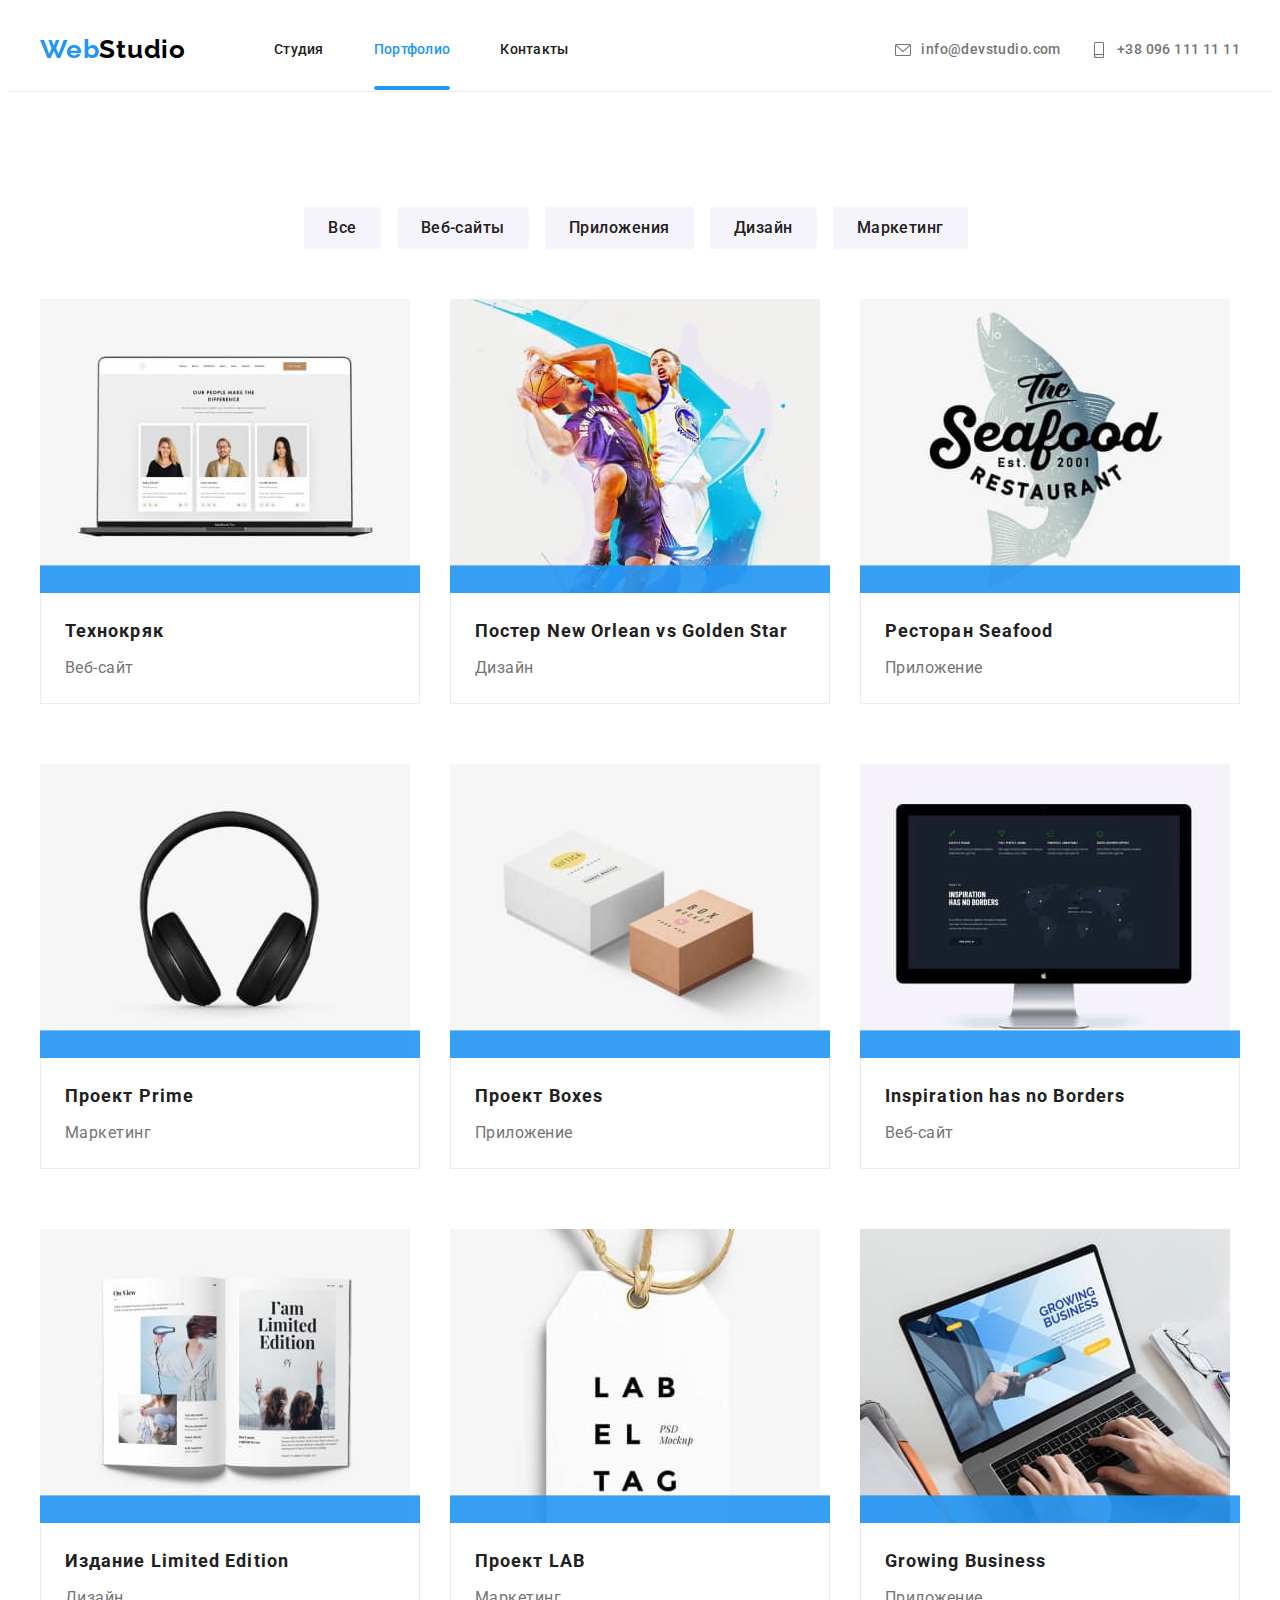
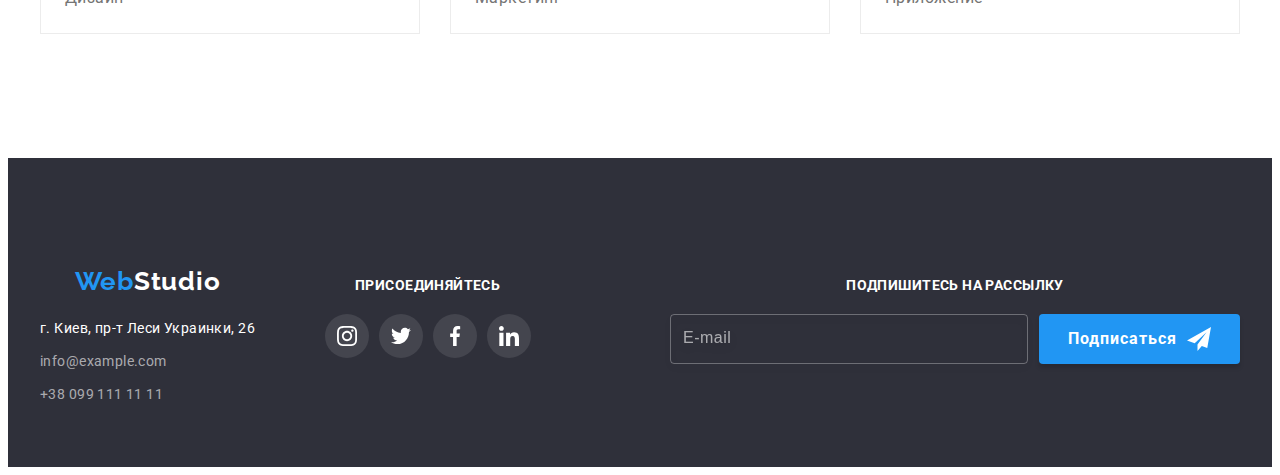
==== portfolio.html @ 82e6b481 "+portfolio" ====
<!DOCTYPE html>
<html lang="ru">
  <head>
    <meta charset="UTF-8" />
    <meta http-equiv="X-UA-Compatible" content="IE=edge" />
    <meta name="viewport" content="width=device-width, initial-scale=1.0" />
    <title>Document</title>
    <link
      rel="stylesheet"
      href="https://cdnjs.cloudflare.com/ajax/libs/animate.css/4.1.1/animate.min.css"
    />
    <link rel="preconnect" href="https://fonts.googleapis.com" />
    <link rel="preconnect" href="https://fonts.gstatic.com" crossorigin />
    <link
      href="https://fonts.googleapis.com/css2?family=Raleway:wght@700&family=Roboto:wght@400;500;700;900&display=swap"
      rel="stylesheet"
    />
    <link
      rel="stylesheet"
      href="https://cdnjs.cloudflare.com/ajax/libs/modern-normalize/1.1.0/modern-normalize.min.css"
      integrity="sha512-wpPYUAdjBVSE4KJnH1VR1HeZfpl1ub8YT/NKx4PuQ5NmX2tKuGu6U/JRp5y+Y8XG2tV+wKQpNHVUX03MfMFn9Q=="
      crossorigin="anonymous"
      referrerpolicy="no-referrer"
    />
    <link rel="stylesheet" href="./css/main.min.css" />
  </head>
  <body>
    <!-- Шапка сайта -->
    <header class="header">
      <div class="nav container">
        <nav class="top-nav">
          <!-- Навигация. Логотип-ссылка с текстом-->
          <a href="/" class="logo logo-animation"><span class="color-logo">Web</span>Studio</a>
          <!-- Навигация. Ссылка на главную страницу. Сыылка на портфолио и контакты -->
          <ul class="header__nav list">
            <li class="header__item">
              <a class="contact__link" href="./index.html">Студия</a>
            </li>
            <li class="header__item">
              <a class="contact__link current" href="">Портфолио</a>
            </li>
            <li class="header__item">
              <a class="contact__link" href="">Контакты</a>
            </li>
          </ul>
        </nav>
        <!-- Меню с контактами. Имейл и телефон. -->
        <ul class="header__nav-right list">
          <li class="header__item">
            <a href="mailto:info@devstudio.com" class="adress__link"
              ><svg class="adress__icon" width="16" height="16">
                <use href="./images/symbol-defs.svg#envelope"></use>
              </svg>
              info@devstudio.com</a
            >
          </li>
          <li class="header__item">
            <a class="adress__link" href="tel:+380961111111"
              ><svg class="adress__icon" width="16" height="16">
                <use href="./images/symbol-defs.svg#smartphone"></use>
              </svg>
              +38 096 111 11 11</a
            >
          </li>
        </ul>
      </div>
    </header>
    <!-- Блок-герой -->
    <main>
      <!-- Секция навигации -->
      <section class="section">
        <div class="container">
          <!-- Скрытый заголовок -->
          <h1 class="main-title visually-hidden">Портфолио</h1>
          <!-- Секция с кнопками -->
          <ul class="portfolio-buttons list">
            <li class="item"><button class="style-scope-button" type="button">Все</button></li>
            <li class="item">
              <button class="style-scope-button" type="button">Веб-сайты</button>
            </li>
            <li class="item">
              <button class="style-scope-button" type="button">Приложения</button>
            </li>
            <li class="item"><button class="style-scope-button" type="button">Дизайн</button></li>
            <li class="item">
              <button class="style-scope-button" type="button">Маркетинг</button>
            </li>
          </ul>
          <!-- Секция с карточками. Скрытый заголовок -->
          <h2 class="section__title visually-hidden">Проекты студии</h2>
          <!-- Список карточек -->
          <ul class="portfolio-items list">
            <li class="portfolio-item">
              <a class="portfolio-link" href="">
                <div class="card-thumb">
                  <picture>
                    <source
                      srcset="
                        ./images/desktop/portfolio1.webp    1x,
                        ./images/desktop/portfolio1@2x.webp 2x
                      "
                      media="(min-width:1200px)"
                      type="image/web"
                    />
                    <source
                      srcset="
                        ./images/desktop/portfolio1.jpg    1x,
                        ./images/desktop/portfolio1@2x.jpg 2x
                      "
                      media="(min-width:1200px)"
                    />
                    <source
                      srcset="
                        ./images/tablet/portfolio1.webp    1x,
                        ./images/tablet/portfolio1@2x.webp 2x
                      "
                      media="(min-width:768px)"
                      type="image/web"
                    />
                    <source
                      srcset="
                        ./images/tablet/portfolio1.jpg    1x,
                        ./images/tablet/portfolio1@2x.jpg 2x
                      "
                      media="(min-width:768px)"
                    />
                    <source
                      srcset="
                        ./images/mobile/portfolio1.webp 1x,
                        ./images/mobile/portfolio1.webp 2x
                      "
                      media="(min-width:280px)"
                      type="image/web"
                    />
                    <source
                      srcset="
                        ./images/mobile/portfolio1.jpg    1x,
                        ./images/mobile/portfolio1@2x.jpg 2x
                      "
                      media="(min-width:280px)"
                    />
                    <img
                      src="#"
                      alt="Ноутбук где на экране изображены портреты людей со ссылками на их портфолио"
                    />
                  </picture>
                  <p class="text-hidden">
                    Технокряк это современная площадка распространения коронавируса. Компании
                    используют эту платформу для цифрового шпионажа и атак на защищённые сервера
                    конкурентов.
                  </p>
                </div>
                <div class="portfolio-card grow">
                  <h3 class="title-adverb">Технокряк</h3>
                  <p class="text">Веб-сайт</p>
                </div>
              </a>
            </li>
            <li class="portfolio-item">
              <a class="portfolio-link" href="">
                <div class="card-thumb">
                  <picture>
                    <source
                      srcset="
                        ./images/desktop/portfolio2.webp    1x,
                        ./images/desktop/portfolio2@2x.webp 2x
                      "
                      media="(min-width:1200px)"
                      type="image/web"
                    />
                    <source
                      srcset="
                        ./images/desktop/portfolio2.jpg    1x,
                        ./images/desktop/portfolio2@2x.jpg 2x
                      "
                      media="(min-width:1200px)"
                    />
                    <source
                      srcset="
                        ./images/tablet/portfolio2.webp    1x,
                        ./images/tablet/portfolio2@2x.webp 2x
                      "
                      media="(min-width:768px)"
                      type="image/web"
                    />
                    <source
                      srcset="
                        ./images/tablet/portfolio2.jpg    1x,
                        ./images/tablet/portfolio2@2x.jpg 2x
                      "
                      media="(min-width:768px)"
                    />
                    <source
                      srcset="
                        ./images/mobile/portfolio2.webp 1x,
                        ./images/mobile/portfolio2.webp 2x
                      "
                      media="(min-width:280px)"
                      type="image/web"
                    />
                    <source
                      srcset="
                        ./images/mobile/portfolio2.jpg    1x,
                        ./images/mobile/portfolio2@2x.jpg 2x
                      "
                      media="(min-width:280px)"
                    />
                    <img
                      src="#"
                      alt="Красочное изображение на постере на котором баскетболисты играют в баскетбол"
                    />
                  </picture>
                  <p class="text-hidden">
                    Технокряк это современная площадка распространения коронавируса. Компании
                    используют эту платформу для цифрового шпионажа и атак на защищённые сервера
                    конкурентов.
                  </p>
                </div>
                <div class="portfolio-card">
                  <h3 class="title-adverb">
                    Постер <span lang="en">New Orlean vs Golden Star</span>
                  </h3>
                  <p class="text">Дизайн</p>
                </div>
              </a>
            </li>
            <li class="portfolio-item">
              <a class="portfolio-link" href="">
                <div class="card-thumb">
                  <picture>
                    <source
                      srcset="
                        ./images/desktop/portfolio3.webp    1x,
                        ./images/desktop/portfolio3@2x.webp 2x
                      "
                      media="(min-width:1200px)"
                      type="image/web"
                    />
                    <source
                      srcset="
                        ./images/desktop/portfolio3.jpg    1x,
                        ./images/desktop/portfolio3@2x.jpg 2x
                      "
                      media="(min-width:1200px)"
                    />
                    <source
                      srcset="
                        ./images/tablet/portfolio3.webp    1x,
                        ./images/tablet/portfolio3@2x.webp 2x
                      "
                      media="(min-width:768px)"
                      type="image/web"
                    />
                    <source
                      srcset="
                        ./images/tablet/portfolio3.jpg    1x,
                        ./images/tablet/portfolio3@2x.jpg 2x
                      "
                      media="(min-width:768px)"
                    />
                    <source
                      srcset="
                        ./images/mobile/portfolio3.webp 1x,
                        ./images/mobile/portfolio3.webp 2x
                      "
                      media="(min-width:280px)"
                      type="image/web"
                    />
                    <source
                      srcset="
                        ./images/mobile/portfolio3.jpg    1x,
                        ./images/mobile/portfolio3@2x.jpg 2x
                      "
                      media="(min-width:280px)"
                    />
                    <img
                      src="#"
                      alt="Реклама рыбного ресторана, где по центру изображена серо-синяя рыба а на ней
                  красивая надпись черными буквами"
                    />
                  </picture>
                  <p class="text-hidden">
                    Технокряк это современная площадка распространения коронавируса. Компании
                    используют эту платформу для цифрового шпионажа и атак на защищённые сервера
                    конкурентов.
                  </p>
                </div>
                <div class="portfolio-card">
                  <h3 class="title-adverb">Ресторан <span lang="en">Seafood</span></h3>
                  <p class="text">Приложение</p>
                </div>
              </a>
            </li>
            <li class="portfolio-item">
              <a class="portfolio-link" href="">
                <div class="card-thumb">
                  <picture>
                    <source
                      srcset="
                        ./images/desktop/portfolio4.webp    1x,
                        ./images/desktop/portfolio4@2x.webp 2x
                      "
                      media="(min-width:1200px)"
                      type="image/web"
                    />
                    <source
                      srcset="
                        ./images/desktop/portfolio4.jpg    1x,
                        ./images/desktop/portfolio4@2x.jpg 2x
                      "
                      media="(min-width:1200px)"
                    />
                    <source
                      srcset="
                        ./images/tablet/portfolio4.webp    1x,
                        ./images/tablet/portfolio4@2x.webp 2x
                      "
                      media="(min-width:768px)"
                      type="image/web"
                    />
                    <source
                      srcset="
                        ./images/tablet/portfolio4.jpg    1x,
                        ./images/tablet/portfolio4@2x.jpg 2x
                      "
                      media="(min-width:768px)"
                    />
                    <source
                      srcset="
                        ./images/mobile/portfolio4.webp 1x,
                        ./images/mobile/portfolio4.webp 2x
                      "
                      media="(min-width:280px)"
                      type="image/web"
                    />
                    <source
                      srcset="
                        ./images/mobile/portfolio4.jpg    1x,
                        ./images/mobile/portfolio4@2x.jpg 2x
                      "
                      media="(min-width:280px)"
                    />
                    <img src="#" alt="Изображение с черными наушниками по центру" />
                  </picture>
                  <p class="text-hidden">
                    Технокряк это современная площадка распространения коронавируса. Компании
                    используют эту платформу для цифрового шпионажа и атак на защищённые сервера
                    конкурентов.
                  </p>
                </div>
                <div class="portfolio-card">
                  <h3 class="title-adverb">Проект <span lang="en">Prime</span></h3>
                  <p class="text">Маркетинг</p>
                </div>
              </a>
            </li>
            <li class="portfolio-item">
              <a class="portfolio-link" href="">
                <div class="card-thumb">
                  <picture>
                    <source
                      srcset="
                        ./images/desktop/portfolio5.webp    1x,
                        ./images/desktop/portfolio5@2x.webp 2x
                      "
                      media="(min-width:1200px)"
                      type="image/web"
                    />
                    <source
                      srcset="
                        ./images/desktop/portfolio5.jpg    1x,
                        ./images/desktop/portfolio5@2x.jpg 2x
                      "
                      media="(min-width:1200px)"
                    />
                    <source
                      srcset="
                        ./images/tablet/portfolio5.webp    1x,
                        ./images/tablet/portfolio5@2x.webp 2x
                      "
                      media="(min-width:768px)"
                      type="image/web"
                    />
                    <source
                      srcset="
                        ./images/tablet/portfolio5.jpg    1x,
                        ./images/tablet/portfolio5@2x.jpg 2x
                      "
                      media="(min-width:768px)"
                    />
                    <source
                      srcset="
                        ./images/mobile/portfolio5.webp 1x,
                        ./images/mobile/portfolio5.webp 2x
                      "
                      media="(min-width:280px)"
                      type="image/web"
                    />
                    <source
                      srcset="
                        ./images/mobile/portfolio5.jpg    1x,
                        ./images/mobile/portfolio5@2x.jpg 2x
                      "
                      media="(min-width:280px)"
                    />
                    <img
                      src="#"
                      alt="Изображение с коробками, белой и коричневой, коричневая находится спереди и
                  повернута боком а белая за ней"
                    />
                  </picture>
                  <p class="text-hidden">
                    Технокряк это современная площадка распространения коронавируса. Компании
                    используют эту платформу для цифрового шпионажа и атак на защищённые сервера
                    конкурентов.
                  </p>
                </div>
                <div class="portfolio-card">
                  <h3 class="title-adverb">Проект <span lang="en">Boxes</span></h3>
                  <p class="text">Приложение</p>
                </div>
              </a>
            </li>
            <li class="portfolio-item">
              <a class="portfolio-link" href="">
                <div class="card-thumb">
                  <picture>
                    <source
                      srcset="
                        ./images/desktop/portfolio6.webp    1x,
                        ./images/desktop/portfolio6@2x.webp 2x
                      "
                      media="(min-width:1200px)"
                      type="image/web"
                    />
                    <source
                      srcset="
                        ./images/desktop/portfolio6.jpg    1x,
                        ./images/desktop/portfolio6@2x.jpg 2x
                      "
                      media="(min-width:1200px)"
                    />
                    <source
                      srcset="
                        ./images/tablet/portfolio6.webp    1x,
                        ./images/tablet/portfolio6@2x.webp 2x
                      "
                      media="(min-width:768px)"
                      type="image/web"
                    />
                    <source
                      srcset="
                        ./images/tablet/portfolio6.jpg    1x,
                        ./images/tablet/portfolio6@2x.jpg 2x
                      "
                      media="(min-width:768px)"
                    />
                    <source
                      srcset="
                        ./images/mobile/portfolio6.webp 1x,
                        ./images/mobile/portfolio6.webp 2x
                      "
                      media="(min-width:280px)"
                      type="image/web"
                    />
                    <source
                      srcset="
                        ./images/mobile/portfolio6.jpg    1x,
                        ./images/mobile/portfolio6@2x.jpg 2x
                      "
                      media="(min-width:280px)"
                    />
                    <img src="#" alt="Изображение с монитором на всю картинку" />
                  </picture>
                  <p class="text-hidden">
                    Технокряк это современная площадка распространения коронавируса. Компании
                    используют эту платформу для цифрового шпионажа и атак на защищённые сервера
                    конкурентов.
                  </p>
                </div>
                <div class="portfolio-card">
                  <h3 class="title-adverb" lang="en">Inspiration has no Borders</h3>
                  <p class="text">Веб-сайт</p>
                </div>
              </a>
            </li>
            <li class="portfolio-item">
              <a class="portfolio-link" href="">
                <div class="card-thumb">
                  <picture>
                    <source
                      srcset="
                        ./images/desktop/portfolio7.webp    1x,
                        ./images/desktop/portfolio7@2x.webp 2x
                      "
                      media="(min-width:1200px)"
                      type="image/web"
                    />
                    <source
                      srcset="
                        ./images/desktop/portfolio7.jpg    1x,
                        ./images/desktop/portfolio7@2x.jpg 2x
                      "
                      media="(min-width:1200px)"
                    />
                    <source
                      srcset="
                        ./images/tablet/portfolio7.webp    1x,
                        ./images/tablet/portfolio7@2x.webp 2x
                      "
                      media="(min-width:768px)"
                      type="image/web"
                    />
                    <source
                      srcset="
                        ./images/tablet/portfolio7.jpg    1x,
                        ./images/tablet/portfolio7@2x.jpg 2x
                      "
                      media="(min-width:768px)"
                    />
                    <source
                      srcset="
                        ./images/mobile/portfolio7.webp 1x,
                        ./images/mobile/portfolio7.webp 2x
                      "
                      media="(min-width:280px)"
                      type="image/web"
                    />
                    <source
                      srcset="
                        ./images/mobile/portfolio7.jpg    1x,
                        ./images/mobile/portfolio7@2x.jpg 2x
                      "
                      media="(min-width:280px)"
                    />
                    <img src="#" alt="Изображение с развернутой книгой на всю картинку" />
                  </picture>
                  <p class="text-hidden">
                    Технокряк это современная площадка распространения коронавируса. Компании
                    используют эту платформу для цифрового шпионажа и атак на защищённые сервера
                    конкурентов.
                  </p>
                </div>
                <div class="portfolio-card">
                  <h3 class="title-adverb">Издание <span lang="en">Limited Edition</span></h3>
                  <p class="text">Дизайн</p>
                </div>
              </a>
            </li>
            <li class="portfolio-item">
              <a class="portfolio-link" href="">
                <div class="card-thumb">
                  <picture>
                    <source
                      srcset="
                        ./images/desktop/portfolio8.webp    1x,
                        ./images/desktop/portfolio8@2x.webp 2x
                      "
                      media="(min-width:1200px)"
                      type="image/web"
                    />
                    <source
                      srcset="
                        ./images/desktop/portfolio8.jpg    1x,
                        ./images/desktop/portfolio8@2x.jpg 2x
                      "
                      media="(min-width:1200px)"
                    />
                    <source
                      srcset="
                        ./images/tablet/portfolio8.webp    1x,
                        ./images/tablet/portfolio8@2x.webp 2x
                      "
                      media="(min-width:768px)"
                      type="image/web"
                    />
                    <source
                      srcset="
                        ./images/tablet/portfolio8.jpg    1x,
                        ./images/tablet/portfolio8@2x.jpg 2x
                      "
                      media="(min-width:768px)"
                    />
                    <source
                      srcset="
                        ./images/mobile/portfolio8.webp 1x,
                        ./images/mobile/portfolio8.webp 2x
                      "
                      media="(min-width:280px)"
                      type="image/web"
                    />
                    <source
                      srcset="
                        ./images/mobile/portfolio8.jpg    1x,
                        ./images/mobile/portfolio8@2x.jpg 2x
                      "
                      media="(min-width:280px)"
                    />

                    <img
                      src="#"
                      alt="Изображение с белой бумажной биркой от одежды на сером фоне на всю картинку"
                    />
                  </picture>
                  <p class="text-hidden">
                    Технокряк это современная площадка распространения коронавируса. Компании
                    используют эту платформу для цифрового шпионажа и атак на защищённые сервера
                    конкурентов.
                  </p>
                </div>
                <div class="portfolio-card">
                  <h3 class="title-adverb">Проект <span lang="en">LAB</span></h3>
                  <p class="text">Маркетинг</p>
                </div>
              </a>
            </li>
            <li class="portfolio-item">
              <a class="portfolio-link" href="">
                <div class="card-thumb">
                  <picture>
                    <source
                      srcset="
                        ./images/desktop/portfolio9.webp    1x,
                        ./images/desktop/portfolio9@2x.webp 2x
                      "
                      media="(min-width:1200px)"
                      type="image/web"
                    />
                    <source
                      srcset="
                        ./images/desktop/portfolio9.jpg    1x,
                        ./images/desktop/portfolio9@2x.jpg 2x
                      "
                      media="(min-width:1200px)"
                    />
                    <source
                      srcset="
                        ./images/tablet/portfolio9.webp    1x,
                        ./images/tablet/portfolio9@2x.webp 2x
                      "
                      media="(min-width:768px)"
                      type="image/web"
                    />
                    <source
                      srcset="
                        ./images/tablet/portfolio9.jpg    1x,
                        ./images/tablet/portfolio9@2x.jpg 2x
                      "
                      media="(min-width:768px)"
                    />
                    <source
                      srcset="
                        ./images/mobile/portfolio9.webp 1x,
                        ./images/mobile/portfolio9.webp 2x
                      "
                      media="(min-width:280px)"
                      type="image/web"
                    />
                    <source
                      srcset="
                        ./images/mobile/portfolio9.jpg    1x,
                        ./images/mobile/portfolio9@2x.jpg 2x
                      "
                      media="(min-width:280px)"
                    />
                    <img
                      src="#"
                      alt="На изображении руки человека которые печатают на открытом ноутбуке, на экране
                  ноутбука картинка с подписью Groving business"
                    />
                  </picture>
                  <p class="text-hidden">
                    Технокряк это современная площадка распространения коронавируса. Компании
                    используют эту платформу для цифрового шпионажа и атак на защищённые сервера
                    конкурентов.
                  </p>
                </div>
                <div class="portfolio-card">
                  <h3 class="title-adverb" lang="en">Growing Business</h3>
                  <p class="text">Приложение</p>
                </div>
              </a>
            </li>
          </ul>
        </div>
      </section>
    </main>
    <!-- Футер -->
    <footer class="footer">
      <div class="container footer-position">
        <!-- Левая сторона -->
        <!-- Задали див для позиционирования -->
        <div class="footer__nav-left">
          <!-- Логотип -->
          <a href="/" class="logo__footer logo-animation"
            ><span class="color-logo">Web</span>Studio</a
          >
          <!-- Адрес и контакты -->
          <address>
            <ul class="footer__nav list">
              <li class="footer__nav-item">
                <a
                  class="footer__nav-link adr"
                  href="https://goo.gl/maps/eCC2eFaYXbbJJhADA"
                  target="_blank"
                  rel="noopener noreferrer"
                  >г. Киев, пр-т Леси Украинки, 26</a
                >
              </li>
              <li class="footer__nav-item">
                <a class="footer__nav-link" href="mailto:info@example.com">info@example.com</a>
              </li>
              <li class="footer__nav-item">
                <a class="footer__nav-link" href="tel:+380991111111">+38 099 111 11 11</a>
              </li>
            </ul>
          </address>
        </div>
        <!-- Правая сторона. Задали див для позиционирования -->
        <div class="footer__nav-middle">
          <h3 class="footer-title">Присоединяйтесь</h3>
          <!-- Список с иконками -->
          <ul class="footer__list list">
            <li class="footer__link-item">
              <a
                href="https://www.instagram.com/"
                class="footer__link"
                target="_blank"
                rel="noopener noreferrer"
              >
                <svg class="footer__icon" width="20" height="20">
                  <use href="./images/symbol-defs.svg#instaw"></use>
                </svg>
              </a>
            </li>
            <li class="footer__link-item">
              <a
                href="https://twitter.com/"
                class="footer__link"
                target="_blank"
                rel="noopener noreferrer"
              >
                <svg class="footer__icon" width="20" height="20">
                  <use href="./images/symbol-defs.svg#tww"></use>
                </svg>
              </a>
            </li>
            <li class="footer__link-item">
              <a
                href="https://www.facebook.com/"
                class="footer__link"
                target="_blank"
                rel="noopener noreferrer"
              >
                <svg class="footer__icon" width="20" height="20">
                  <use href="./images/symbol-defs.svg#fw"></use>
                </svg>
              </a>
            </li>
            <li class="footer__link-item">
              <a
                href="https://linkedin.com/"
                class="footer__link"
                target="_blank"
                rel="noopener noreferrer"
              >
                <svg class="footer__icon" width="20" height="20">
                  <use href="./images/symbol-defs.svg#inw"></use>
                </svg>
              </a>
            </li>
          </ul>
        </div>
        <!-- Правая сторона с подпиской -->
        <div class="subscription"></div>
        <!-- Форма "подпишитесь на рассылку" -->
        <form class="subscription__form">
          <label for="mail" class="footer-title">Подпишитесь на рассылку</label>
          <input
            type="email"
            name="mail"
            class="mail-input"
            id="mail"
            placeholder="E-mail"
            maxlength="50"
            required
          />
          <button type="submit" class="button subscribe__button">
            Подписаться
            <svg class="subscribe__button-icon" width="24" height="24">
              <use href="./images/symbol-defs.svg#send"></use>
            </svg>
          </button>
        </form>
      </div>
    </footer>
  </body>
</html>
---- css/main.min.css ----
:root{--primary-text-color: #212121;--secondary-text-color: #757575;--accent-color: #2196f3;--background-color: #e5e5e5;--background-context-color: #f5f4fa;--rare-text-color: #ffffff;--time-deploy: cubic-bezier(0.4, 0, 0.2, 1)}p,h1,h2,h3,h4,h5,h6{margin-top:0;margin-bottom:0}ul{margin-top:0;margin-bottom:0;padding-left:0}a{text-decoration:none}.list{list-style:none;margin:0;padding:0}img{display:block;max-width:100%;height:auto}@keyframes fadeOut{0%{opacity:1}100%{opacity:0}}.logo-animation:hover,.logo-animation:focus{animation:fadeOut 1s both}.visually-hidden{position:absolute;width:1px;height:1px;margin:-1px;padding:0;overflow:hidden;border:0;clip:rect(0 0 0 0)}body{font-family:Roboto, sans-serif;background-color:var(--rare-text-color);color:var(--primary-text-color)}.container{width:100%;padding-left:15px;padding-right:15px;margin:0 auto}@media screen and (min-width: 480px){.container{max-width:480px}}@media screen and (min-width: 768px){.container{max-width:768px}}@media screen and (min-width: 1200px){.container{max-width:1200px}}.section{padding-top:60px;padding-bottom:60px}@media screen and (min-width: 1200px){.section{padding-top:94px;padding-bottom:94px}}.header{position:relative;border-bottom:1px solid #ececec}@media screen and (min-width: 768px){.nav{display:flex;align-items:center}}@media screen and (min-width: 768px){.top-nav{display:flex;align-items:center}}@media screen and (min-width: 768px){.header__nav{display:flex}.header__nav .header__item+.header__item{margin-left:50px}}@media screen and (min-width: 768px){.header__nav-right{display:flex;flex-direction:column;margin-left:auto}.header__nav-right .header__item+.header__item{margin-top:10px}}@media screen and (min-width: 1200px){.header__nav-right{flex-direction:row;align-items:center}.header__nav-right .header__item+.header__item{margin-top:0;margin-left:30px}}@media screen and (min-width: 768px){.contact__link{display:block;padding:32px 0;font-weight:500;font-size:14px;line-height:1.14;letter-spacing:0.03em;letter-spacing:0.02em;color:var(--primary-text-color);transition:color 250ms var(--time-deploy)}.contact__link:hover,.contact__link:focus{color:var(--accent-color)}.contact__link.current{color:var(--accent-color);position:relative}.contact__link.current::after{content:'';position:absolute;display:block;bottom:0;width:100%;height:4px;background-color:var(--accent-color);border-radius:2px}}@media screen and (min-width: 768px){.adress__icon{margin-right:8px;fill:currentColor;transition:fill 250ms var(--time-deploy)}.adress__icon:hover,.adress__icon:focus{fill:currentColor}}@media screen and (min-width: 1200px){.adress__icon{margin-right:10px}}@media screen and (min-width: 768px){.adress__link{display:flex;align-items:center;font-weight:500;font-size:12px;line-height:1.16;letter-spacing:0.03em;letter-spacing:0.02em;color:var(--secondary-text-color);transition:color 250ms var(--time-deploy)}}@media screen and (min-width: 768px) and (min-width: 1200px){.adress__link{padding:32px 0;font-size:14px;line-height:1.14;letter-spacing:0.03em}}@media screen and (min-width: 768px){.adress__link:hover,.adress__link:focus{color:var(--accent-color)}}.menu__button{display:none;margin:0;padding:0;border:none;background-color:transparent}.menu__button .icon-cross{display:none}.menu__button.is-open .icon-cross{display:block}.menu__button.is-open .icon-menu{display:none}.menu__container{position:absolute;top:100%;left:0;width:100%}.menu__container.is-open{display:block}.logo{display:block;font-family:Raleway;font-weight:bold;font-size:24px;letter-spacing:0.03em;line-height:1.16;padding-top:16px;padding-bottom:16px;margin-right:auto;color:#000000}@media screen and (min-width: 1200px){.logo{font-size:26px;line-height:1.2}}@media screen and (min-width: 1200px){.logo{padding-top:24px;padding-bottom:25px;margin-right:93px}}@media screen and (min-width: 768px){.logo{padding-top:26px;padding-bottom:26px;margin-right:88px}}.logo__footer{display:block;font-family:Raleway;font-weight:bold;font-size:24px;letter-spacing:0.03em;line-height:1.16;text-align:center;margin-bottom:20px;color:var(--rare-text-color)}@media screen and (min-width: 1200px){.logo__footer{font-size:26px;line-height:1.2}}.color-logo{color:var(--accent-color)}button{font-family:inherit}.button__primary{display:block;padding:10px 32px;margin-left:auto;margin-right:auto;border-radius:4px;font-weight:bold;font-size:16px;line-height:1.88;text-align:center;letter-spacing:0.06em;color:var(--rare-text-color);background-color:var(--accent-color);border:0;box-shadow:0px 4px 4px rgba(0,0,0,0.15);cursor:pointer;transition:color 250ms var(--time-deploy),background-color 250ms var(--time-deploy)}.button__primary:hover,.button__primary:focus{background-color:#188ce8}.subscribe__button{display:block;padding:10px 32px;margin-left:auto;margin-right:auto;border-radius:4px;font-weight:bold;font-size:16px;line-height:1.88;text-align:center;letter-spacing:0.06em;color:var(--rare-text-color);background-color:var(--accent-color);border:0;box-shadow:0px 4px 4px rgba(0,0,0,0.15);cursor:pointer;transition:color 250ms var(--time-deploy),background-color 250ms var(--time-deploy);display:flex;justify-content:center;align-items:center;padding:10px 29px}.subscribe__button:hover,.subscribe__button:focus{background-color:#188ce8}@media screen and (min-width: 1200px){.subscribe__button{position:absolute;bottom:0;right:0;justify-content:left}}.send-button{display:block;padding:10px 32px;margin-left:auto;margin-right:auto;border-radius:4px;font-weight:bold;font-size:16px;line-height:1.88;text-align:center;letter-spacing:0.06em;color:var(--rare-text-color);background-color:var(--accent-color);border:0;box-shadow:0px 4px 4px rgba(0,0,0,0.15);cursor:pointer;transition:color 250ms var(--time-deploy),background-color 250ms var(--time-deploy);padding:10px 56px}.send-button:hover,.send-button:focus{background-color:#188ce8}.backdrop{position:fixed;top:0;left:0;width:100%;height:100%;background-color:rgba(0,0,0,0.2);transition:opacity 250ms var(--time-deploy),visibility 250ms var(--time-deploy)}.backdrop.is-hidden{visibility:hidden;opacity:0;pointer-events:none}.main{max-width:1600px;min-height:400px;margin-left:auto;margin-right:auto;padding-top:118px;padding-bottom:118px;text-align:center;background-color:#c4c4c4;background-image:linear-gradient(to left, rgba(47,48,58,0.4), rgba(47,48,58,0.4)),url("../images/mobile/imghero.jpg");background-repeat:no-repeat;background-position:center;background-size:cover}@media (min-device-pixel-ratio: 2), (-webkit-min-device-pixel-ratio: 2), (min-resolution: 192dpi), (min-resolution: 2dppx){.main{background-image:linear-gradient(to left, rgba(47,48,58,0.4), rgba(47,48,58,0.4)),url("../images/mobile/imghero@2x.jpg")}}@media screen and (min-width: 768px){.main{background-image:linear-gradient(to left, rgba(47,48,58,0.4), rgba(47,48,58,0.4)),url("../images/tablet/imghero.jpg")}}@media screen and (min-width: 768px) and (min-device-pixel-ratio: 2), (-webkit-min-device-pixel-ratio: 2), (min-resolution: 192dpi), (min-resolution: 2dppx){.main{background-image:linear-gradient(to left, rgba(47,48,58,0.4), rgba(47,48,58,0.4)),url("../images/tablet/imghero@2x.jpg")}}@media screen and (min-width: 1200px){.main{display:block;padding-top:200px;padding-bottom:200px;background-image:linear-gradient(to left, rgba(47,48,58,0.4), rgba(47,48,58,0.4)),url("../images/desktop/imghero.jpg")}}@media screen and (min-width: 1200px) and (min-device-pixel-ratio: 2), (-webkit-min-device-pixel-ratio: 2), (min-resolution: 192dpi), (min-resolution: 2dppx){.main{background-image:linear-gradient(to left, rgba(47,48,58,0.4), rgba(47,48,58,0.4)),url("../images/desktop/imghero@2x.jpg")}}.main-section{text-transform:uppercase;font-weight:900;font-size:26px;line-height:1.62;letter-spacing:0.03em;letter-spacing:0.06em;text-align:center;color:var(--rare-text-color);max-width:360px;margin:0 auto 30px}@media screen and (min-width: 1200px){.main-section{font-size:44px;line-height:1.36;letter-spacing:0.03em;max-width:696px}}.section__title{font-weight:bold;font-size:28px;line-height:1.17;letter-spacing:0.03em;text-align:center;color:var(--primary-text-color);margin-bottom:30px}@media screen and (min-width: 1200){.section__title{font-size:36px;line-height:1.16;letter-spacing:0.03em;margin-bottom:50px}}.title{text-transform:uppercase;font-weight:bold;font-size:14px;line-height:1.14;letter-spacing:0.03em;color:var(--primary-text-color);margin-bottom:10px}@media screen and (min-width: 0) and (max-width: 767px){.title{text-align:center}}.text-description{font-size:14px;line-height:1.72;letter-spacing:0.03em;color:var(--secondary-text-color)}@media screen and (min-width: 768px){.service{display:flex;flex-wrap:wrap;margin-left:-30px}}@media screen and (min-width: 768px){.service__item{flex-basis:calc(100% / 2 - 30px);margin-left:30px}}@media screen and (min-width: 1200px){.service__item{flex-basis:calc(100% / 4 - 30px)}}.service__item:not(:last-child){margin-bottom:30px}@media screen and (min-width: 768px){.service__item:not(:last-child){margin-bottom:0}}.service__icon-box{display:flex;justify-content:center;align-items:center;padding:25px 0px;margin-bottom:30px;background-color:#f5f4fa;border-radius:4px}.studio__section{padding-top:0}@media screen and (min-width: 0) and (max-width: 1199px){.studio__section{position:absolute;width:1px;height:1px;margin:-1px;padding:0;overflow:hidden;border:0;clip:rect(0 0 0 0)}}.studio{display:flex;margin-top:50px}.studio__item{position:relative;margin-right:30px}.studio__item:nth-child(3n){margin-right:0}.desc{position:absolute;display:flex;align-items:center;justify-content:center;height:70px;bottom:0;width:100%;background:rgba(47,48,58,0.8);color:var(--rare-text-color);font-weight:700;font-size:14px;line-height:1.14;letter-spacing:0.03em;text-transform:uppercase}.command{background-color:#f5f4fa}.command__list{transition:box-shadow 250ms var(--time-deploy)}@media screen and (min-width: 768px){.command__list{display:flex;flex-wrap:wrap;padding:0;margin:0;margin-left:-30px;margin-top:-30px}}.command__list>.card__item{margin-top:30px;background-color:var(--rare-text-color);border-radius:4px;box-shadow:0px 1px 3px rgba(0,0,0,0.12),0px 1px 1px rgba(0,0,0,0.14),0px 2px 1px rgba(0,0,0,0.2)}@media screen and (min-width: 768px){.card__item{flex-basis:calc(100% / 2 - 30px);margin-left:30px}}@media screen and (min-width: 1200px){.card__item{flex-basis:calc(100% / 4 - 30px);margin-left:30px}}.command__link{display:flex;align-items:center;justify-content:center;padding:16px 0 0;margin:0;list-style:none}.command__link-item{width:44px;height:44px}.command__link-item:not(:last-child){margin-right:10px}.command__link-link{width:100%;height:100%;display:flex;align-items:center;justify-content:center;border-radius:50%;background-color:var(--rare-text-color);transition:background-color 250ms var(--time-deploy)}.command__link-link:hover,.command__link-link:focus{background-color:var(--accent-color)}.command__icon{fill:#afb1b8;transition:fill 250ms var(--time-deploy)}.command__link-link:hover .command__icon,.command__link-link:focus .command__icon{fill:var(--rare-text-color)}.names{margin-bottom:10px;font-weight:500;font-size:16px;line-height:1.18;text-align:center;letter-spacing:0.03em}.profession{font-size:16px;line-height:1.18;text-align:center;letter-spacing:0.03em;color:var(--secondary-text-color)}.text__item{padding:30px 0 24px}@media screen and (min-width: 1200px){.text__item{padding:30px 0}}.client__list{display:flex;flex-wrap:wrap;margin-left:-30px;margin-top:-30px}.client__item{flex-basis:calc(100% / 2 - 30px);margin-top:30px;margin-left:30px}@media screen and (min-width: 768px){.client__item{flex-basis:calc(100% / 3 - 30px)}}@media screen and (min-width: 1200px){.client__item{flex-basis:calc(100% / 6 - 30px)}}.client__link{height:100%;width:100%;display:flex;align-items:center;justify-content:center;padding:15px 0;border:1px solid #afb1b8;border-radius:4px;color:#afb1b8;transition:border-color 250ms var(--time-deploy)}.client__link:hover,.client__link:focus{border:1px solid var(--accent-color)}.client__icon{fill:currentColor;color:#afb1b8;transition:fill 250ms var(--time-deploy)}.client__link:hover .client__icon,.client__link:focus .client__icon{fill:var(--accent-color)}.footer{background-color:#2f303a;padding:60px 0}@media screen and (min-width: 768px){.footer-position{display:flex;flex-wrap:wrap;justify-content:space-around}}@media screen and (min-width: 1200px){.footer-position{align-items:baseline;justify-content:space-between}}.footer__nav-link{font-style:normal;color:rgba(255,255,255,0.6);transition:text-shadow 250ms var(--time-deploy);font-size:14px;line-height:1.71;letter-spacing:0.03em}.footer__nav-link:hover,.footer__nav-link:focus{text-shadow:0px 4px 4px rgba(0,0,0,0.25)}@media screen and (min-width: 1200px){.footer__nav-link{display:inline-block}}@media screen and (max-width: 1199px){.footer__nav{text-align:center}.footer__nav .footer__nav-item+.footer__nav-item{margin-top:8px}}@media screen and (min-width: 1200px){.footer__nav .footer__nav-item+.footer__nav-item{margin-top:9px}}.adr{color:var(--rare-text-color)}@media screen and (min-width: 768px) and (max-width: 1199px){.footer__nav-left{margin-right:165px}}.footer-title{text-align:center;text-transform:uppercase;color:var(--rare-text-color);font-weight:bold;font-size:14px;line-height:1.14;letter-spacing:0.03em}@media screen and (max-width: 767px){.footer-title{margin-top:60px}}@media screen and (min-width: 1200px){.footer-title{margin-bottom:20px}}.footer__list{display:flex;align-items:center;justify-content:center;margin-top:20px}@media screen and (min-width: 1200px){.footer__list{display:flex;justify-content:center}}.footer__link-item{width:44px;height:44px}.footer__link-item:not(:last-child){margin-right:10px}.footer__link{width:100%;height:100%;display:flex;align-items:center;justify-content:center;border-radius:50%;color:var(--rare-text-color);background-color:rgba(255,255,255,0.1);transition:background-color 250ms var(--time-deploy)}.footer__link:hover,.footer__link:focus{background-color:var(--accent-color)}.footer__icon{fill:currentColor}.subscribe__button-icon{fill:var(--rare-text-color);margin-left:10px}.subscription__form{margin-top:60px;text-align:center;position:relative}@media screen and (min-width: 1200px){.subscription__form{display:flex;flex-direction:column;width:570px}}.mail-input{width:100%;height:50px;border:1px solid rgba(255,255,255,0.3);box-sizing:border-box;filter:drop-shadow(0px 4px 4px rgba(0,0,0,0.15));border-radius:4px;color:rgba(255,255,255,0.6);background-color:transparent}@media screen and (min-width: 320px) and (max-width: 1199px){.mail-input{margin:20px auto}}@media screen and (min-width: 1200px){.mail-input{width:358px;padding-left:12px;margin-right:12px}}.mail-input::placeholder{font-size:16px;line-height:1.25;letter-spacing:0.03em;color:rgba(255,255,255,0.6)}.style-scope-button{font-weight:500;font-size:16px;line-height:1.62;letter-spacing:0.03em;padding:6px 22px;text-align:center;border-radius:4px;color:var(--primary-text-color);background-color:var(--background-context-color);border-color:transparent;cursor:pointer;transition:color 250ms var(--time-deploy),background-color 250ms var(--time-deploy),box-shadow 250ms var(--time-deploy)}.style-scope-button:hover,.style-scope-button:focus{color:var(--rare-text-color);background-color:var(--accent-color);box-shadow:0px 3px 1px rgba(0,0,0,0.1),0px 1px 2px rgba(0,0,0,0.08),0px 2px 2px rgba(0,0,0,0.12)}.portfolio-buttons{display:flex;flex-wrap:wrap;justify-content:flex-start;margin-left:auto;margin-right:auto;margin-bottom:40px}@media screen and (min-width: 150px) and (max-width: 767px){.portfolio-buttons{margin-top:-21px}}@media screen and (min-width: 768px){.portfolio-buttons{margin-bottom:36px;display:flex;align-items:center;justify-content:center;flex-wrap:nowrap}.portfolio-buttons .item+.item{margin-left:8px}}@media screen and (min-width: 1200px){.portfolio-buttons{margin-bottom:50px}}.item{margin-right:8px;margin-top:21px}.title-adverb{font-weight:bold;font-size:18px;line-height:2;letter-spacing:0.03em;letter-spacing:0.06em;color:var(--primary-text-color)}.text{margin-top:4px;font-size:16px;line-height:1.87;letter-spacing:0.03em;color:var(--secondary-text-color)}@media screen and (min-width: 768px){.portfolio-items{display:flex;flex-wrap:wrap;padding:0;margin:0;margin-left:-30px;margin-top:-30px}.portfolio-items>.portfolio-item{margin-left:30px;margin-top:30px}}@media screen and (min-width: 768px) and (min-width: 768px){.portfolio-items>.portfolio-item{flex-basis:calc(100% / 2 - 30px)}}@media screen and (min-width: 768px) and (min-width: 1200px){.portfolio-items>.portfolio-item{flex-basis:calc(100% / 3 - 30px)}}.portfolio-items .portfolio-item:not(:last-child){margin-bottom:30px}.portfolio-card{padding:20px 24px;border:1px solid #ececec;border-top:0}.text-hidden{position:absolute;font-size:18px;line-height:1.56;letter-spacing:0.03em;top:0;left:0;padding:63px 24px;width:100%;color:#ffffff;background-color:rgba(33,149,243,0.9);border-bottom:0;margin:0;overflow:auto;transform:translateY(100%);transition:transform 250ms var(--time-deploy)}@media screen and (max-width: 420px){.text-hidden{font-size:12px;line-height:1.67;letter-spacing:0.03em}}.portfolio-link:hover .text-hidden,.portfolio-link:focus .text-hidden{transform:translateY(0%)}.card-thumb{position:relative;overflow:hidden}.portfolio-link{display:flex;flex-direction:column;height:100%}.portfolio-link:hover,.portfolio-link:focus{box-shadow:0px 1px 1px rgba(0,0,0,0.12),0px 4px 4px rgba(0,0,0,0.06),1px 4px 6px rgba(0,0,0,0.16)}.grow{flex-grow:1}.modal{position:absolute;top:50%;left:50%;transform:translate(-50%, -50%);width:450px;min-height:581px;background-color:var(--rare-text-color);box-shadow:0px 1px 3px rgba(0,0,0,0.12),0px 1px 1px rgba(0,0,0,0.14),0px 2px 1px rgba(0,0,0,0.2);border-radius:4px;padding:40px}@media screen and (min-width: 1200px){.modal{width:528px}}.modal__close-btn{position:absolute;display:flex;align-items:center;justify-content:center;cursor:pointer;width:30px;height:30px;top:8px;right:8px;padding:0;background-color:unset;border:1px solid rgba(0,0,0,0.1);border-radius:50%}.modal-close-icon{transition:fill 250ms var(--time-deploy)}.modal__close-btn:hover .modal-close-icon,.modal__close-btn:focus .modal-close-icon{fill:var(--accent-color)}.form-text{font-weight:bold;font-size:20px;line-height:1.15;letter-spacing:0.03em;text-align:center;color:var(--primary-text-color);margin-bottom:12px}.data-form-field{margin-bottom:10px}.data-form-field.text-input{margin-bottom:20px}.input-wrap{display:block;position:relative}.data-form-input{width:100%;height:40px;border:1px solid rgba(33,33,33,0.2);border-radius:4px;padding-left:42px;transition:border-color 250ms var(--time-deploy)}.data-form-input:focus{border-color:var(--accent-color);outline:none}.modal-comment{width:100%;height:120px;border:1px solid rgba(33,33,33,0.2);border-radius:4px;padding:12px 16px;resize:none;transition:border-color 250ms var(--time-deploy)}.modal-comment:focus{border-color:var(--accent-color);outline:none}.modal-comment::placeholder{font-size:14px;line-height:1.14;letter-spacing:0.03em;letter-spacing:0.01em;color:rgba(117,117,117,0.5)}.data-form-label{display:block;font-size:12px;line-height:1.17;letter-spacing:0.03em;letter-spacing:0.01em;color:var(--secondary-text-color);margin-bottom:4px}.data-icon{position:absolute;left:15px;top:50%;transform:translateY(-50%);transition:fill 250ms var(--time-deploy)}.data-form-input:focus+.data-icon{fill:var(--accent-color)}.check-icon{display:flex;align-items:center;justify-content:center;width:16px;height:15px;cursor:pointer;border-radius:2px;border:2px solid rgba(33,33,33,0.2);margin-right:7px;fill:var(--rare-text-color);transition:border-color 250ms var(--time-deploy),background-color 250ms var(--time-deploy)}.checkbox:checked+.check-label>.check-icon{background-color:var(--accent-color);border:none}.checkbox:focus+.check-label>.check-icon{border-color:var(--accent-color)}.check-label{display:flex;align-items:center;justify-content:center;font-size:12px;line-height:1.17;letter-spacing:0.03em;color:var(--secondary-text-color);margin-bottom:30px}@media screen and (min-width: 1200px){.check-label{font-size:14px;line-height:1.71;letter-spacing:0.03em}}.agreement-link{text-decoration:underline;color:var(--accent-color);margin-left:5px}
/*# sourceMappingURL=main.min.css.map */
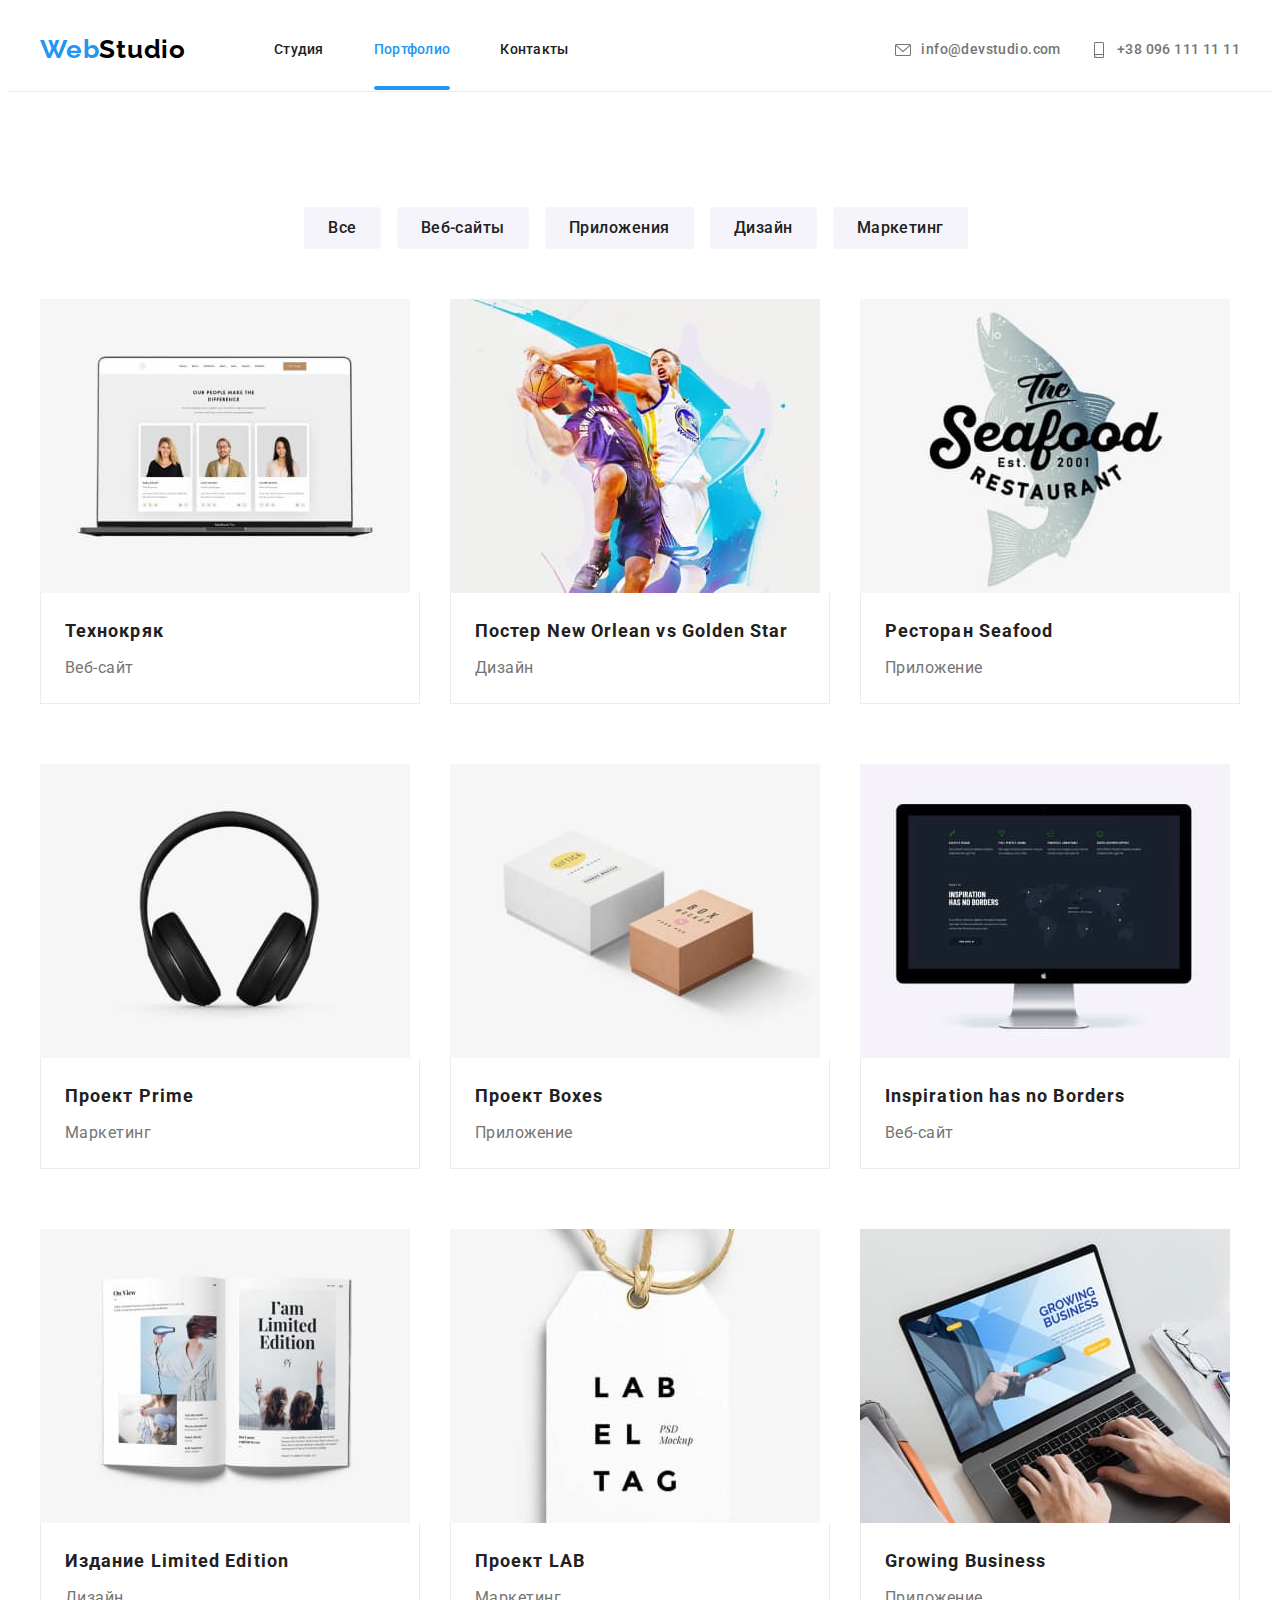
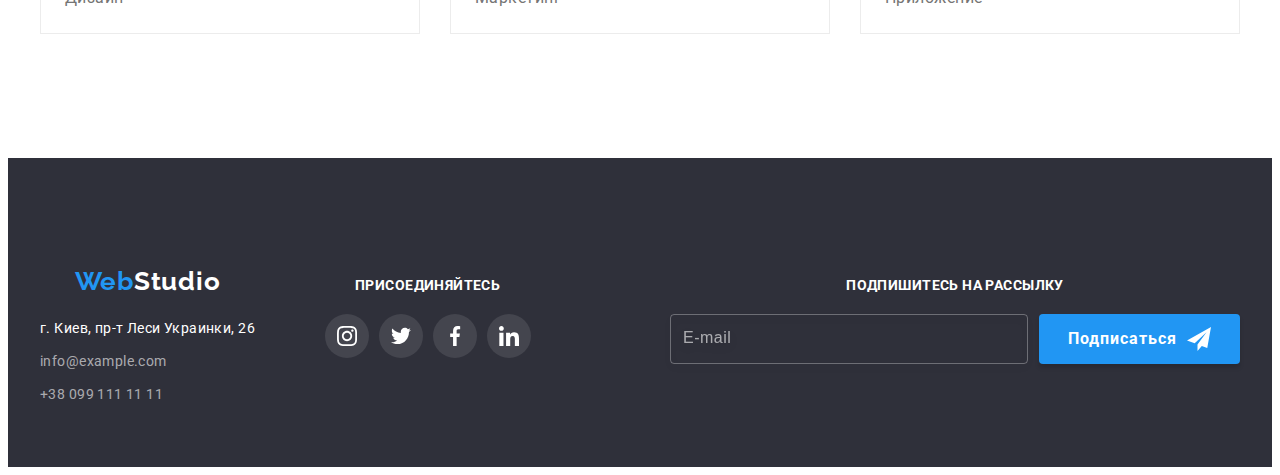
==== commit 4f23c7eb: "upd portfolio" ====
--- a/portfolio.html
+++ b/portfolio.html
@@ -63,7 +63,76 @@
             >
           </li>
         </ul>
+        <!-- Кнопка-бургер -->
+          <button type="button" class="menu__button-open" data-menu-button>
+          <svg width="40" height="40">
+            <use class="icon-menu" href="./images/symbol-defs.svg#menu"></use>
+          </svg>
+        </button>      
+        </div>
       </div>
+      <!-- Мобильное меню -->
+        <div class="mobile__menu-container is-hidden">
+          <div class="container">
+            <button type="button" class="menu__button-close" data-menu-button>
+              <svg width="40" height="40">
+                <use class="icon-menu" href="./images/symbol-defs.svg#closem"></use>
+              </svg>
+            </button>
+            <div class="mobile__menu">
+            <ul class="mobile__menu-list list">
+              <li class="mobile__menu-item">
+                <a href="" class="mobile__menu-link">Студия</a>
+              </li>
+              <li class="mobile__menu-item">
+                <a href="./portfolio.html" class="mobile__menu-link">Портфолио</a>
+              </li>
+              <li class="mobile__menu-item">
+                <a href="" class="mobile__menu-link">Контакты</a>
+              </li>
+            </ul>
+            </div>
+            <div class="mobile__menu-contacts">
+            <ul class="mobile_contacts-list list">
+              <li class="mobile__contacts-item">
+                <a href="tel:+380961111111" class="mobile__contacts-link mobile__contacts-style"
+                  >+38 096 111 11 11</a
+                >
+              </li>
+              <li class="mobile__contacts-item">
+                <a href="mailto:info@devstudio.com" class="mobile__contacts-link">info@devstudio.com</a>
+              </li>
+            </ul>
+            <ul class="mobile_social-list list">
+              <li class="mobile__social-item">
+                <a href="https://www.instagram.com/"
+      
+                      target="_blank"
+                      rel="noopener noreferrer" 
+                      class="mobile__social-link">Instagram</a>
+              </li>
+              <li class="mobile__social-item">
+                <a href="https://twitter.com/"
+      
+                      target="_blank"
+                      rel="noopener noreferrer"  class="mobile__social-link">Twitter</a>
+              </li>
+              <li class="mobile__social-item">
+                <a href="https://www.facebook.com/"
+      
+                      target="_blank"
+                      rel="noopener noreferrer"  class="mobile__social-link">Facebook</a>
+              </li>
+              <li class="mobile__social-item">
+                <a href="https://linkedin.com/"
+      
+                      target="_blank"
+                      rel="noopener noreferrer"  class="mobile__social-link">LinkedIn</a>
+              </li>
+            </ul>
+            </div>
+            </div>
+          </div>
     </header>
     <!-- Блок-герой -->
     <main>
@@ -794,5 +863,7 @@
         </form>
       </div>
     </footer>
+    <!-- Скрипт для мобильного меню -->
+    <script src="./js/mobile.js"></script>
   </body>
 </html>
--- a/css/main.min.css
+++ b/css/main.min.css
@@ -1,2 +1,2 @@
-:root{--primary-text-color: #212121;--secondary-text-color: #757575;--accent-color: #2196f3;--background-color: #e5e5e5;--background-context-color: #f5f4fa;--rare-text-color: #ffffff;--time-deploy: cubic-bezier(0.4, 0, 0.2, 1)}p,h1,h2,h3,h4,h5,h6{margin-top:0;margin-bottom:0}ul{margin-top:0;margin-bottom:0;padding-left:0}a{text-decoration:none}.list{list-style:none;margin:0;padding:0}img{display:block;max-width:100%;height:auto}@keyframes fadeOut{0%{opacity:1}100%{opacity:0}}.logo-animation:hover,.logo-animation:focus{animation:fadeOut 1s both}.visually-hidden{position:absolute;width:1px;height:1px;margin:-1px;padding:0;overflow:hidden;border:0;clip:rect(0 0 0 0)}body{font-family:Roboto, sans-serif;background-color:var(--rare-text-color);color:var(--primary-text-color)}.container{width:100%;padding-left:15px;padding-right:15px;margin:0 auto}@media screen and (min-width: 480px){.container{max-width:480px}}@media screen and (min-width: 768px){.container{max-width:768px}}@media screen and (min-width: 1200px){.container{max-width:1200px}}.section{padding-top:60px;padding-bottom:60px}@media screen and (min-width: 1200px){.section{padding-top:94px;padding-bottom:94px}}.header{position:relative;border-bottom:1px solid #ececec}@media screen and (min-width: 768px){.nav{display:flex;align-items:center}}@media screen and (min-width: 768px){.top-nav{display:flex;align-items:center}}@media screen and (min-width: 768px){.header__nav{display:flex}.header__nav .header__item+.header__item{margin-left:50px}}@media screen and (min-width: 768px){.header__nav-right{display:flex;flex-direction:column;margin-left:auto}.header__nav-right .header__item+.header__item{margin-top:10px}}@media screen and (min-width: 1200px){.header__nav-right{flex-direction:row;align-items:center}.header__nav-right .header__item+.header__item{margin-top:0;margin-left:30px}}@media screen and (min-width: 768px){.contact__link{display:block;padding:32px 0;font-weight:500;font-size:14px;line-height:1.14;letter-spacing:0.03em;letter-spacing:0.02em;color:var(--primary-text-color);transition:color 250ms var(--time-deploy)}.contact__link:hover,.contact__link:focus{color:var(--accent-color)}.contact__link.current{color:var(--accent-color);position:relative}.contact__link.current::after{content:'';position:absolute;display:block;bottom:0;width:100%;height:4px;background-color:var(--accent-color);border-radius:2px}}@media screen and (min-width: 768px){.adress__icon{margin-right:8px;fill:currentColor;transition:fill 250ms var(--time-deploy)}.adress__icon:hover,.adress__icon:focus{fill:currentColor}}@media screen and (min-width: 1200px){.adress__icon{margin-right:10px}}@media screen and (min-width: 768px){.adress__link{display:flex;align-items:center;font-weight:500;font-size:12px;line-height:1.16;letter-spacing:0.03em;letter-spacing:0.02em;color:var(--secondary-text-color);transition:color 250ms var(--time-deploy)}}@media screen and (min-width: 768px) and (min-width: 1200px){.adress__link{padding:32px 0;font-size:14px;line-height:1.14;letter-spacing:0.03em}}@media screen and (min-width: 768px){.adress__link:hover,.adress__link:focus{color:var(--accent-color)}}.menu__button{display:none;margin:0;padding:0;border:none;background-color:transparent}.menu__button .icon-cross{display:none}.menu__button.is-open .icon-cross{display:block}.menu__button.is-open .icon-menu{display:none}.menu__container{position:absolute;top:100%;left:0;width:100%}.menu__container.is-open{display:block}.logo{display:block;font-family:Raleway;font-weight:bold;font-size:24px;letter-spacing:0.03em;line-height:1.16;padding-top:16px;padding-bottom:16px;margin-right:auto;color:#000000}@media screen and (min-width: 1200px){.logo{font-size:26px;line-height:1.2}}@media screen and (min-width: 1200px){.logo{padding-top:24px;padding-bottom:25px;margin-right:93px}}@media screen and (min-width: 768px){.logo{padding-top:26px;padding-bottom:26px;margin-right:88px}}.logo__footer{display:block;font-family:Raleway;font-weight:bold;font-size:24px;letter-spacing:0.03em;line-height:1.16;text-align:center;margin-bottom:20px;color:var(--rare-text-color)}@media screen and (min-width: 1200px){.logo__footer{font-size:26px;line-height:1.2}}.color-logo{color:var(--accent-color)}button{font-family:inherit}.button__primary{display:block;padding:10px 32px;margin-left:auto;margin-right:auto;border-radius:4px;font-weight:bold;font-size:16px;line-height:1.88;text-align:center;letter-spacing:0.06em;color:var(--rare-text-color);background-color:var(--accent-color);border:0;box-shadow:0px 4px 4px rgba(0,0,0,0.15);cursor:pointer;transition:color 250ms var(--time-deploy),background-color 250ms var(--time-deploy)}.button__primary:hover,.button__primary:focus{background-color:#188ce8}.subscribe__button{display:block;padding:10px 32px;margin-left:auto;margin-right:auto;border-radius:4px;font-weight:bold;font-size:16px;line-height:1.88;text-align:center;letter-spacing:0.06em;color:var(--rare-text-color);background-color:var(--accent-color);border:0;box-shadow:0px 4px 4px rgba(0,0,0,0.15);cursor:pointer;transition:color 250ms var(--time-deploy),background-color 250ms var(--time-deploy);display:flex;justify-content:center;align-items:center;padding:10px 29px}.subscribe__button:hover,.subscribe__button:focus{background-color:#188ce8}@media screen and (min-width: 1200px){.subscribe__button{position:absolute;bottom:0;right:0;justify-content:left}}.send-button{display:block;padding:10px 32px;margin-left:auto;margin-right:auto;border-radius:4px;font-weight:bold;font-size:16px;line-height:1.88;text-align:center;letter-spacing:0.06em;color:var(--rare-text-color);background-color:var(--accent-color);border:0;box-shadow:0px 4px 4px rgba(0,0,0,0.15);cursor:pointer;transition:color 250ms var(--time-deploy),background-color 250ms var(--time-deploy);padding:10px 56px}.send-button:hover,.send-button:focus{background-color:#188ce8}.backdrop{position:fixed;top:0;left:0;width:100%;height:100%;background-color:rgba(0,0,0,0.2);transition:opacity 250ms var(--time-deploy),visibility 250ms var(--time-deploy)}.backdrop.is-hidden{visibility:hidden;opacity:0;pointer-events:none}.main{max-width:1600px;min-height:400px;margin-left:auto;margin-right:auto;padding-top:118px;padding-bottom:118px;text-align:center;background-color:#c4c4c4;background-image:linear-gradient(to left, rgba(47,48,58,0.4), rgba(47,48,58,0.4)),url("../images/mobile/imghero.jpg");background-repeat:no-repeat;background-position:center;background-size:cover}@media (min-device-pixel-ratio: 2), (-webkit-min-device-pixel-ratio: 2), (min-resolution: 192dpi), (min-resolution: 2dppx){.main{background-image:linear-gradient(to left, rgba(47,48,58,0.4), rgba(47,48,58,0.4)),url("../images/mobile/imghero@2x.jpg")}}@media screen and (min-width: 768px){.main{background-image:linear-gradient(to left, rgba(47,48,58,0.4), rgba(47,48,58,0.4)),url("../images/tablet/imghero.jpg")}}@media screen and (min-width: 768px) and (min-device-pixel-ratio: 2), (-webkit-min-device-pixel-ratio: 2), (min-resolution: 192dpi), (min-resolution: 2dppx){.main{background-image:linear-gradient(to left, rgba(47,48,58,0.4), rgba(47,48,58,0.4)),url("../images/tablet/imghero@2x.jpg")}}@media screen and (min-width: 1200px){.main{display:block;padding-top:200px;padding-bottom:200px;background-image:linear-gradient(to left, rgba(47,48,58,0.4), rgba(47,48,58,0.4)),url("../images/desktop/imghero.jpg")}}@media screen and (min-width: 1200px) and (min-device-pixel-ratio: 2), (-webkit-min-device-pixel-ratio: 2), (min-resolution: 192dpi), (min-resolution: 2dppx){.main{background-image:linear-gradient(to left, rgba(47,48,58,0.4), rgba(47,48,58,0.4)),url("../images/desktop/imghero@2x.jpg")}}.main-section{text-transform:uppercase;font-weight:900;font-size:26px;line-height:1.62;letter-spacing:0.03em;letter-spacing:0.06em;text-align:center;color:var(--rare-text-color);max-width:360px;margin:0 auto 30px}@media screen and (min-width: 1200px){.main-section{font-size:44px;line-height:1.36;letter-spacing:0.03em;max-width:696px}}.section__title{font-weight:bold;font-size:28px;line-height:1.17;letter-spacing:0.03em;text-align:center;color:var(--primary-text-color);margin-bottom:30px}@media screen and (min-width: 1200){.section__title{font-size:36px;line-height:1.16;letter-spacing:0.03em;margin-bottom:50px}}.title{text-transform:uppercase;font-weight:bold;font-size:14px;line-height:1.14;letter-spacing:0.03em;color:var(--primary-text-color);margin-bottom:10px}@media screen and (min-width: 0) and (max-width: 767px){.title{text-align:center}}.text-description{font-size:14px;line-height:1.72;letter-spacing:0.03em;color:var(--secondary-text-color)}@media screen and (min-width: 768px){.service{display:flex;flex-wrap:wrap;margin-left:-30px}}@media screen and (min-width: 768px){.service__item{flex-basis:calc(100% / 2 - 30px);margin-left:30px}}@media screen and (min-width: 1200px){.service__item{flex-basis:calc(100% / 4 - 30px)}}.service__item:not(:last-child){margin-bottom:30px}@media screen and (min-width: 768px){.service__item:not(:last-child){margin-bottom:0}}.service__icon-box{display:flex;justify-content:center;align-items:center;padding:25px 0px;margin-bottom:30px;background-color:#f5f4fa;border-radius:4px}.studio__section{padding-top:0}@media screen and (min-width: 0) and (max-width: 1199px){.studio__section{position:absolute;width:1px;height:1px;margin:-1px;padding:0;overflow:hidden;border:0;clip:rect(0 0 0 0)}}.studio{display:flex;margin-top:50px}.studio__item{position:relative;margin-right:30px}.studio__item:nth-child(3n){margin-right:0}.desc{position:absolute;display:flex;align-items:center;justify-content:center;height:70px;bottom:0;width:100%;background:rgba(47,48,58,0.8);color:var(--rare-text-color);font-weight:700;font-size:14px;line-height:1.14;letter-spacing:0.03em;text-transform:uppercase}.command{background-color:#f5f4fa}.command__list{transition:box-shadow 250ms var(--time-deploy)}@media screen and (min-width: 768px){.command__list{display:flex;flex-wrap:wrap;padding:0;margin:0;margin-left:-30px;margin-top:-30px}}.command__list>.card__item{margin-top:30px;background-color:var(--rare-text-color);border-radius:4px;box-shadow:0px 1px 3px rgba(0,0,0,0.12),0px 1px 1px rgba(0,0,0,0.14),0px 2px 1px rgba(0,0,0,0.2)}@media screen and (min-width: 768px){.card__item{flex-basis:calc(100% / 2 - 30px);margin-left:30px}}@media screen and (min-width: 1200px){.card__item{flex-basis:calc(100% / 4 - 30px);margin-left:30px}}.command__link{display:flex;align-items:center;justify-content:center;padding:16px 0 0;margin:0;list-style:none}.command__link-item{width:44px;height:44px}.command__link-item:not(:last-child){margin-right:10px}.command__link-link{width:100%;height:100%;display:flex;align-items:center;justify-content:center;border-radius:50%;background-color:var(--rare-text-color);transition:background-color 250ms var(--time-deploy)}.command__link-link:hover,.command__link-link:focus{background-color:var(--accent-color)}.command__icon{fill:#afb1b8;transition:fill 250ms var(--time-deploy)}.command__link-link:hover .command__icon,.command__link-link:focus .command__icon{fill:var(--rare-text-color)}.names{margin-bottom:10px;font-weight:500;font-size:16px;line-height:1.18;text-align:center;letter-spacing:0.03em}.profession{font-size:16px;line-height:1.18;text-align:center;letter-spacing:0.03em;color:var(--secondary-text-color)}.text__item{padding:30px 0 24px}@media screen and (min-width: 1200px){.text__item{padding:30px 0}}.client__list{display:flex;flex-wrap:wrap;margin-left:-30px;margin-top:-30px}.client__item{flex-basis:calc(100% / 2 - 30px);margin-top:30px;margin-left:30px}@media screen and (min-width: 768px){.client__item{flex-basis:calc(100% / 3 - 30px)}}@media screen and (min-width: 1200px){.client__item{flex-basis:calc(100% / 6 - 30px)}}.client__link{height:100%;width:100%;display:flex;align-items:center;justify-content:center;padding:15px 0;border:1px solid #afb1b8;border-radius:4px;color:#afb1b8;transition:border-color 250ms var(--time-deploy)}.client__link:hover,.client__link:focus{border:1px solid var(--accent-color)}.client__icon{fill:currentColor;color:#afb1b8;transition:fill 250ms var(--time-deploy)}.client__link:hover .client__icon,.client__link:focus .client__icon{fill:var(--accent-color)}.footer{background-color:#2f303a;padding:60px 0}@media screen and (min-width: 768px){.footer-position{display:flex;flex-wrap:wrap;justify-content:space-around}}@media screen and (min-width: 1200px){.footer-position{align-items:baseline;justify-content:space-between}}.footer__nav-link{font-style:normal;color:rgba(255,255,255,0.6);transition:text-shadow 250ms var(--time-deploy);font-size:14px;line-height:1.71;letter-spacing:0.03em}.footer__nav-link:hover,.footer__nav-link:focus{text-shadow:0px 4px 4px rgba(0,0,0,0.25)}@media screen and (min-width: 1200px){.footer__nav-link{display:inline-block}}@media screen and (max-width: 1199px){.footer__nav{text-align:center}.footer__nav .footer__nav-item+.footer__nav-item{margin-top:8px}}@media screen and (min-width: 1200px){.footer__nav .footer__nav-item+.footer__nav-item{margin-top:9px}}.adr{color:var(--rare-text-color)}@media screen and (min-width: 768px) and (max-width: 1199px){.footer__nav-left{margin-right:165px}}.footer-title{text-align:center;text-transform:uppercase;color:var(--rare-text-color);font-weight:bold;font-size:14px;line-height:1.14;letter-spacing:0.03em}@media screen and (max-width: 767px){.footer-title{margin-top:60px}}@media screen and (min-width: 1200px){.footer-title{margin-bottom:20px}}.footer__list{display:flex;align-items:center;justify-content:center;margin-top:20px}@media screen and (min-width: 1200px){.footer__list{display:flex;justify-content:center}}.footer__link-item{width:44px;height:44px}.footer__link-item:not(:last-child){margin-right:10px}.footer__link{width:100%;height:100%;display:flex;align-items:center;justify-content:center;border-radius:50%;color:var(--rare-text-color);background-color:rgba(255,255,255,0.1);transition:background-color 250ms var(--time-deploy)}.footer__link:hover,.footer__link:focus{background-color:var(--accent-color)}.footer__icon{fill:currentColor}.subscribe__button-icon{fill:var(--rare-text-color);margin-left:10px}.subscription__form{margin-top:60px;text-align:center;position:relative}@media screen and (min-width: 1200px){.subscription__form{display:flex;flex-direction:column;width:570px}}.mail-input{width:100%;height:50px;border:1px solid rgba(255,255,255,0.3);box-sizing:border-box;filter:drop-shadow(0px 4px 4px rgba(0,0,0,0.15));border-radius:4px;color:rgba(255,255,255,0.6);background-color:transparent}@media screen and (min-width: 320px) and (max-width: 1199px){.mail-input{margin:20px auto}}@media screen and (min-width: 1200px){.mail-input{width:358px;padding-left:12px;margin-right:12px}}.mail-input::placeholder{font-size:16px;line-height:1.25;letter-spacing:0.03em;color:rgba(255,255,255,0.6)}.style-scope-button{font-weight:500;font-size:16px;line-height:1.62;letter-spacing:0.03em;padding:6px 22px;text-align:center;border-radius:4px;color:var(--primary-text-color);background-color:var(--background-context-color);border-color:transparent;cursor:pointer;transition:color 250ms var(--time-deploy),background-color 250ms var(--time-deploy),box-shadow 250ms var(--time-deploy)}.style-scope-button:hover,.style-scope-button:focus{color:var(--rare-text-color);background-color:var(--accent-color);box-shadow:0px 3px 1px rgba(0,0,0,0.1),0px 1px 2px rgba(0,0,0,0.08),0px 2px 2px rgba(0,0,0,0.12)}.portfolio-buttons{display:flex;flex-wrap:wrap;justify-content:flex-start;margin-left:auto;margin-right:auto;margin-bottom:40px}@media screen and (min-width: 150px) and (max-width: 767px){.portfolio-buttons{margin-top:-21px}}@media screen and (min-width: 768px){.portfolio-buttons{margin-bottom:36px;display:flex;align-items:center;justify-content:center;flex-wrap:nowrap}.portfolio-buttons .item+.item{margin-left:8px}}@media screen and (min-width: 1200px){.portfolio-buttons{margin-bottom:50px}}.item{margin-right:8px;margin-top:21px}.title-adverb{font-weight:bold;font-size:18px;line-height:2;letter-spacing:0.03em;letter-spacing:0.06em;color:var(--primary-text-color)}.text{margin-top:4px;font-size:16px;line-height:1.87;letter-spacing:0.03em;color:var(--secondary-text-color)}@media screen and (min-width: 768px){.portfolio-items{display:flex;flex-wrap:wrap;padding:0;margin:0;margin-left:-30px;margin-top:-30px}.portfolio-items>.portfolio-item{margin-left:30px;margin-top:30px}}@media screen and (min-width: 768px) and (min-width: 768px){.portfolio-items>.portfolio-item{flex-basis:calc(100% / 2 - 30px)}}@media screen and (min-width: 768px) and (min-width: 1200px){.portfolio-items>.portfolio-item{flex-basis:calc(100% / 3 - 30px)}}.portfolio-items .portfolio-item:not(:last-child){margin-bottom:30px}.portfolio-card{padding:20px 24px;border:1px solid #ececec;border-top:0}.text-hidden{position:absolute;font-size:18px;line-height:1.56;letter-spacing:0.03em;top:0;left:0;padding:63px 24px;width:100%;color:#ffffff;background-color:rgba(33,149,243,0.9);border-bottom:0;margin:0;overflow:auto;transform:translateY(100%);transition:transform 250ms var(--time-deploy)}@media screen and (max-width: 420px){.text-hidden{font-size:12px;line-height:1.67;letter-spacing:0.03em}}.portfolio-link:hover .text-hidden,.portfolio-link:focus .text-hidden{transform:translateY(0%)}.card-thumb{position:relative;overflow:hidden}.portfolio-link{display:flex;flex-direction:column;height:100%}.portfolio-link:hover,.portfolio-link:focus{box-shadow:0px 1px 1px rgba(0,0,0,0.12),0px 4px 4px rgba(0,0,0,0.06),1px 4px 6px rgba(0,0,0,0.16)}.grow{flex-grow:1}.modal{position:absolute;top:50%;left:50%;transform:translate(-50%, -50%);width:450px;min-height:581px;background-color:var(--rare-text-color);box-shadow:0px 1px 3px rgba(0,0,0,0.12),0px 1px 1px rgba(0,0,0,0.14),0px 2px 1px rgba(0,0,0,0.2);border-radius:4px;padding:40px}@media screen and (min-width: 1200px){.modal{width:528px}}.modal__close-btn{position:absolute;display:flex;align-items:center;justify-content:center;cursor:pointer;width:30px;height:30px;top:8px;right:8px;padding:0;background-color:unset;border:1px solid rgba(0,0,0,0.1);border-radius:50%}.modal-close-icon{transition:fill 250ms var(--time-deploy)}.modal__close-btn:hover .modal-close-icon,.modal__close-btn:focus .modal-close-icon{fill:var(--accent-color)}.form-text{font-weight:bold;font-size:20px;line-height:1.15;letter-spacing:0.03em;text-align:center;color:var(--primary-text-color);margin-bottom:12px}.data-form-field{margin-bottom:10px}.data-form-field.text-input{margin-bottom:20px}.input-wrap{display:block;position:relative}.data-form-input{width:100%;height:40px;border:1px solid rgba(33,33,33,0.2);border-radius:4px;padding-left:42px;transition:border-color 250ms var(--time-deploy)}.data-form-input:focus{border-color:var(--accent-color);outline:none}.modal-comment{width:100%;height:120px;border:1px solid rgba(33,33,33,0.2);border-radius:4px;padding:12px 16px;resize:none;transition:border-color 250ms var(--time-deploy)}.modal-comment:focus{border-color:var(--accent-color);outline:none}.modal-comment::placeholder{font-size:14px;line-height:1.14;letter-spacing:0.03em;letter-spacing:0.01em;color:rgba(117,117,117,0.5)}.data-form-label{display:block;font-size:12px;line-height:1.17;letter-spacing:0.03em;letter-spacing:0.01em;color:var(--secondary-text-color);margin-bottom:4px}.data-icon{position:absolute;left:15px;top:50%;transform:translateY(-50%);transition:fill 250ms var(--time-deploy)}.data-form-input:focus+.data-icon{fill:var(--accent-color)}.check-icon{display:flex;align-items:center;justify-content:center;width:16px;height:15px;cursor:pointer;border-radius:2px;border:2px solid rgba(33,33,33,0.2);margin-right:7px;fill:var(--rare-text-color);transition:border-color 250ms var(--time-deploy),background-color 250ms var(--time-deploy)}.checkbox:checked+.check-label>.check-icon{background-color:var(--accent-color);border:none}.checkbox:focus+.check-label>.check-icon{border-color:var(--accent-color)}.check-label{display:flex;align-items:center;justify-content:center;font-size:12px;line-height:1.17;letter-spacing:0.03em;color:var(--secondary-text-color);margin-bottom:30px}@media screen and (min-width: 1200px){.check-label{font-size:14px;line-height:1.71;letter-spacing:0.03em}}.agreement-link{text-decoration:underline;color:var(--accent-color);margin-left:5px}
+:root{--primary-text-color: #212121;--secondary-text-color: #757575;--accent-color: #2196f3;--background-color: #e5e5e5;--background-context-color: #f5f4fa;--rare-text-color: #ffffff;--time-deploy: cubic-bezier(0.4, 0, 0.2, 1)}p,h1,h2,h3,h4,h5,h6{margin-top:0;margin-bottom:0}ul{margin-top:0;margin-bottom:0;padding-left:0}a{text-decoration:none}.list{list-style:none;margin:0;padding:0}img{display:block;max-width:100%;height:auto}@keyframes fadeOut{0%{opacity:1}100%{opacity:0}}.logo-animation:hover,.logo-animation:focus{animation:fadeOut 1s both}.visually-hidden{position:absolute;width:1px;height:1px;margin:-1px;padding:0;overflow:hidden;border:0;clip:rect(0 0 0 0)}body{font-family:Roboto, sans-serif;background-color:var(--rare-text-color);color:var(--primary-text-color)}body.modal-open{overflow:hidden}.container{width:100%;padding-left:15px;padding-right:15px;margin:0 auto}@media screen and (min-width: 480px){.container{max-width:480px}}@media screen and (min-width: 768px){.container{max-width:768px}}@media screen and (min-width: 1200px){.container{max-width:1200px}}.section{padding-top:60px;padding-bottom:60px}@media screen and (min-width: 1200px){.section{padding-top:94px;padding-bottom:94px}}.header{border-bottom:1px solid #ececec}.nav{display:flex;align-items:center;justify-content:space-between}@media screen and (min-width: 768px){.nav{display:flex;align-items:center}}@media screen and (min-width: 768px){.top-nav{display:flex;align-items:center}}.header__nav{display:none}@media screen and (min-width: 768px){.header__nav{display:flex}.header__nav .header__item+.header__item{margin-left:50px}}.header__nav-right{display:none}@media screen and (min-width: 768px){.header__nav-right{display:flex;flex-direction:column;margin-left:auto}.header__nav-right .header__item+.header__item{margin-top:10px}}@media screen and (min-width: 1200px){.header__nav-right{flex-direction:row;align-items:center}.header__nav-right .header__item+.header__item{margin-top:0;margin-left:30px}}@media screen and (min-width: 768px){.contact__link{display:block;padding:32px 0;font-weight:500;font-size:14px;line-height:1.14;letter-spacing:0.03em;letter-spacing:0.02em;color:var(--primary-text-color);transition:color 250ms var(--time-deploy)}.contact__link:hover,.contact__link:focus{color:var(--accent-color)}.contact__link.current{color:var(--accent-color);position:relative}.contact__link.current::after{content:'';position:absolute;display:block;bottom:0;width:100%;height:4px;background-color:var(--accent-color);border-radius:2px}}@media screen and (min-width: 768px){.adress__icon{margin-right:8px;fill:currentColor;transition:fill 250ms var(--time-deploy)}.adress__icon:hover,.adress__icon:focus{fill:currentColor}}@media screen and (min-width: 1200px){.adress__icon{margin-right:10px}}@media screen and (min-width: 768px){.adress__link{display:flex;align-items:center;font-weight:500;font-size:12px;line-height:1.16;letter-spacing:0.03em;letter-spacing:0.02em;color:var(--secondary-text-color);transition:color 250ms var(--time-deploy)}}@media screen and (min-width: 768px) and (min-width: 1200px){.adress__link{padding:32px 0;font-size:14px;line-height:1.14;letter-spacing:0.03em}}@media screen and (min-width: 768px){.adress__link:hover,.adress__link:focus{color:var(--accent-color)}}.mobile__menu-container{position:fixed;background-color:var(--rare-text-color);width:100vw;top:0;height:100vh;padding-top:48px;padding-bottom:48px;z-index:2}.mobile__menu-container .container{padding-left:40px;position:relative;display:flex;flex-direction:column;justify-content:space-between;height:100%}@media screen and (min-width: 768px){.mobile__menu-container{display:none}}.menu__button-open,.menu__button-close{display:inline-flex;margin:0;padding:0;border:none;background-color:transparent;cursor:pointer;transition:fill 250ms var(--time-deploy)}.menu__button-open:hover,.menu__button-open:focus,.menu__button-close:hover,.menu__button-close:focus{fill:var(--accent-color)}@media screen and (min-width: 768px){.menu__button-open,.menu__button-close{display:none}}.menu__button-close{position:absolute;right:15px;top:-37px}.mobile__menu-item:not(:last-child){margin-bottom:32px}.mobile__menu-link{font-weight:500;font-size:40px;line-height:1.17;letter-spacing:0.03em;text-align:center;letter-spacing:0.02em;color:var(--primary-text-color);transition:color 250ms var(--time-deploy)}.mobile__menu-link:hover,.mobile__menu-link:focus{color:var(--accent-color)}.mobile_contacts-list{margin-bottom:64px}.mobile__contacts-item:not(:last-child){margin-bottom:32px}.mobile__contacts-link{font-weight:500;font-size:24px;font-size:24px;line-height:1.16;letter-spacing:0.03em;letter-spacing:0.02em;color:var(--secondary-text-color);transition:color 250ms var(--time-deploy)}.mobile__contacts-link:hover,.mobile__contacts-link:focus{color:var(--accent-color)}.mobile__contacts-style{font-size:34px;line-height:1.17}.mobile_social-list{display:flex}.mobile__social-item:not(:last-child){margin-right:10px}.mobile__social-item:not(:last-child) .mobile__social-link{border-right:1px solid rgba(33,33,33,0.2)}.mobile__social-link{font-weight:500;font-size:18px;line-height:1.22;letter-spacing:0.03em;letter-spacing:0.02em;color:var(--accent-color);padding-right:10px}.mobile__menu-container.is-hidden{opacity:0;pointer-events:none;visibility:hidden}.logo{display:block;font-family:Raleway;font-weight:bold;font-size:24px;letter-spacing:0.03em;line-height:1.16;padding-top:16px;padding-bottom:16px;margin-right:auto;color:#000000}@media screen and (min-width: 1200px){.logo{font-size:26px;line-height:1.2}}@media screen and (min-width: 1200px){.logo{padding-top:24px;padding-bottom:25px;margin-right:93px}}@media screen and (min-width: 768px){.logo{padding-top:26px;padding-bottom:26px;margin-right:88px}}.logo__footer{display:block;font-family:Raleway;font-weight:bold;font-size:24px;letter-spacing:0.03em;line-height:1.16;text-align:center;margin-bottom:20px;color:var(--rare-text-color)}@media screen and (min-width: 1200px){.logo__footer{font-size:26px;line-height:1.2}}.color-logo{color:var(--accent-color)}button{font-family:inherit}.button__primary{display:block;padding:10px 32px;margin-left:auto;margin-right:auto;border-radius:4px;font-weight:bold;font-size:16px;line-height:1.88;text-align:center;letter-spacing:0.06em;color:var(--rare-text-color);background-color:var(--accent-color);border:0;box-shadow:0px 4px 4px rgba(0,0,0,0.15);cursor:pointer;transition:color 250ms var(--time-deploy),background-color 250ms var(--time-deploy)}.button__primary:hover,.button__primary:focus{background-color:#188ce8}.subscribe__button{display:block;padding:10px 32px;margin-left:auto;margin-right:auto;border-radius:4px;font-weight:bold;font-size:16px;line-height:1.88;text-align:center;letter-spacing:0.06em;color:var(--rare-text-color);background-color:var(--accent-color);border:0;box-shadow:0px 4px 4px rgba(0,0,0,0.15);cursor:pointer;transition:color 250ms var(--time-deploy),background-color 250ms var(--time-deploy);display:flex;justify-content:center;align-items:center;padding:10px 29px}.subscribe__button:hover,.subscribe__button:focus{background-color:#188ce8}@media screen and (min-width: 1200px){.subscribe__button{position:absolute;bottom:0;right:0;justify-content:left}}.send-button{display:block;padding:10px 32px;margin-left:auto;margin-right:auto;border-radius:4px;font-weight:bold;font-size:16px;line-height:1.88;text-align:center;letter-spacing:0.06em;color:var(--rare-text-color);background-color:var(--accent-color);border:0;box-shadow:0px 4px 4px rgba(0,0,0,0.15);cursor:pointer;transition:color 250ms var(--time-deploy),background-color 250ms var(--time-deploy);padding:10px 56px}.send-button:hover,.send-button:focus{background-color:#188ce8}.backdrop{position:fixed;overflow-y:scroll;top:0;left:0;width:100%;height:100%;background-color:rgba(0,0,0,0.2);transition:opacity 250ms var(--time-deploy),visibility 250ms var(--time-deploy)}.backdrop.is-hidden{visibility:hidden;opacity:0;pointer-events:none}.main{max-width:1600px;min-height:400px;margin-left:auto;margin-right:auto;padding-top:118px;padding-bottom:118px;text-align:center;background-color:#c4c4c4;background-image:linear-gradient(to left, rgba(47,48,58,0.4), rgba(47,48,58,0.4)),url("../images/mobile/imghero.jpg");background-repeat:no-repeat;background-position:center;background-size:cover}@media (min-device-pixel-ratio: 2), (-webkit-min-device-pixel-ratio: 2), (min-resolution: 192dpi), (min-resolution: 2dppx){.main{background-image:linear-gradient(to left, rgba(47,48,58,0.4), rgba(47,48,58,0.4)),url("../images/mobile/imghero@2x.jpg")}}@media screen and (min-width: 768px){.main{background-image:linear-gradient(to left, rgba(47,48,58,0.4), rgba(47,48,58,0.4)),url("../images/tablet/imghero.jpg")}}@media screen and (min-width: 768px) and (min-device-pixel-ratio: 2), (-webkit-min-device-pixel-ratio: 2), (min-resolution: 192dpi), (min-resolution: 2dppx){.main{background-image:linear-gradient(to left, rgba(47,48,58,0.4), rgba(47,48,58,0.4)),url("../images/tablet/imghero@2x.jpg")}}@media screen and (min-width: 1200px){.main{display:block;padding-top:200px;padding-bottom:200px;background-image:linear-gradient(to left, rgba(47,48,58,0.4), rgba(47,48,58,0.4)),url("../images/desktop/imghero.jpg")}}@media screen and (min-width: 1200px) and (min-device-pixel-ratio: 2), (-webkit-min-device-pixel-ratio: 2), (min-resolution: 192dpi), (min-resolution: 2dppx){.main{background-image:linear-gradient(to left, rgba(47,48,58,0.4), rgba(47,48,58,0.4)),url("../images/desktop/imghero@2x.jpg")}}.main-section{text-transform:uppercase;font-weight:900;font-size:26px;line-height:1.62;letter-spacing:0.03em;letter-spacing:0.06em;text-align:center;color:var(--rare-text-color);max-width:360px;margin:0 auto 30px}@media screen and (min-width: 1200px){.main-section{font-size:44px;line-height:1.36;letter-spacing:0.03em;max-width:696px}}.section__title{font-weight:bold;font-size:28px;line-height:1.17;letter-spacing:0.03em;text-align:center;color:var(--primary-text-color);margin-bottom:30px}@media screen and (min-width: 1200){.section__title{font-size:36px;line-height:1.16;letter-spacing:0.03em;margin-bottom:50px}}.title{text-transform:uppercase;font-weight:bold;font-size:14px;line-height:1.14;letter-spacing:0.03em;color:var(--primary-text-color);margin-bottom:10px}@media screen and (min-width: 0) and (max-width: 767px){.title{text-align:center}}.text-description{font-size:14px;line-height:1.72;letter-spacing:0.03em;color:var(--secondary-text-color)}@media screen and (min-width: 768px){.service{display:flex;flex-wrap:wrap;margin-left:-30px}}@media screen and (min-width: 768px){.service__item{flex-basis:calc(100% / 2 - 30px);margin-left:30px}}@media screen and (min-width: 1200px){.service__item{flex-basis:calc(100% / 4 - 30px)}}.service__item:not(:last-child){margin-bottom:30px}@media screen and (min-width: 768px){.service__item:not(:last-child){margin-bottom:0}}.service__icon-box{display:flex;justify-content:center;align-items:center;padding:25px 0px;margin-bottom:30px;background-color:#f5f4fa;border-radius:4px}.studio__section{padding-top:0}@media screen and (min-width: 0) and (max-width: 1199px){.studio__section{position:absolute;width:1px;height:1px;margin:-1px;padding:0;overflow:hidden;border:0;clip:rect(0 0 0 0)}}.studio{display:flex;margin-top:50px}.studio__item{position:relative;margin-right:30px}.studio__item:nth-child(3n){margin-right:0}.desc{position:absolute;display:flex;align-items:center;justify-content:center;height:70px;bottom:0;width:100%;background:rgba(47,48,58,0.8);color:var(--rare-text-color);font-weight:700;font-size:14px;line-height:1.14;letter-spacing:0.03em;text-transform:uppercase}.command{background-color:#f5f4fa}.command__list{transition:box-shadow 250ms var(--time-deploy)}@media screen and (min-width: 768px){.command__list{display:flex;flex-wrap:wrap;padding:0;margin:0;margin-left:-30px;margin-top:-30px}}.command__list>.card__item{margin-top:30px;background-color:var(--rare-text-color);border-radius:4px;box-shadow:0px 1px 3px rgba(0,0,0,0.12),0px 1px 1px rgba(0,0,0,0.14),0px 2px 1px rgba(0,0,0,0.2)}@media screen and (min-width: 768px){.card__item{flex-basis:calc(100% / 2 - 30px);margin-left:30px}}@media screen and (min-width: 1200px){.card__item{flex-basis:calc(100% / 4 - 30px);margin-left:30px}}.command__link{display:flex;align-items:center;justify-content:center;padding:16px 0 0;margin:0;list-style:none}.command__link-item{width:44px;height:44px}.command__link-item:not(:last-child){margin-right:10px}.command__link-link{width:100%;height:100%;display:flex;align-items:center;justify-content:center;border-radius:50%;background-color:var(--rare-text-color);transition:background-color 250ms var(--time-deploy)}.command__link-link:hover,.command__link-link:focus{background-color:var(--accent-color)}.command__icon{fill:#afb1b8;transition:fill 250ms var(--time-deploy)}.command__link-link:hover .command__icon,.command__link-link:focus .command__icon{fill:var(--rare-text-color)}.names{margin-bottom:10px;font-weight:500;font-size:16px;line-height:1.18;text-align:center;letter-spacing:0.03em}.profession{font-size:16px;line-height:1.18;text-align:center;letter-spacing:0.03em;color:var(--secondary-text-color)}.text__item{padding:30px 0 24px}@media screen and (min-width: 1200px){.text__item{padding:30px 0}}.client__list{display:flex;flex-wrap:wrap;margin-left:-30px;margin-top:-30px}.client__item{flex-basis:calc(100% / 2 - 30px);margin-top:30px;margin-left:30px}@media screen and (min-width: 768px){.client__item{flex-basis:calc(100% / 3 - 30px)}}@media screen and (min-width: 1200px){.client__item{flex-basis:calc(100% / 6 - 30px)}}.client__link{height:100%;width:100%;display:flex;align-items:center;justify-content:center;padding:15px 0;border:1px solid #afb1b8;border-radius:4px;color:#afb1b8;transition:border-color 250ms var(--time-deploy)}.client__link:hover,.client__link:focus{border:1px solid var(--accent-color)}.client__icon{fill:currentColor;color:#afb1b8;transition:fill 250ms var(--time-deploy)}.client__link:hover .client__icon,.client__link:focus .client__icon{fill:var(--accent-color)}.footer{background-color:#2f303a;padding:60px 0}@media screen and (min-width: 768px){.footer-position{display:flex;flex-wrap:wrap;justify-content:space-around}}@media screen and (min-width: 1200px){.footer-position{align-items:baseline;justify-content:space-between}}.footer__nav-link{font-style:normal;color:rgba(255,255,255,0.6);transition:text-shadow 250ms var(--time-deploy);font-size:14px;line-height:1.71;letter-spacing:0.03em}.footer__nav-link:hover,.footer__nav-link:focus{text-shadow:0px 4px 4px rgba(0,0,0,0.25)}@media screen and (min-width: 1200px){.footer__nav-link{display:inline-block}}@media screen and (max-width: 1199px){.footer__nav{text-align:center}.footer__nav .footer__nav-item+.footer__nav-item{margin-top:8px}}@media screen and (min-width: 1200px){.footer__nav .footer__nav-item+.footer__nav-item{margin-top:9px}}.adr{color:var(--rare-text-color)}@media screen and (min-width: 768px) and (max-width: 1199px){.footer__nav-left{margin-right:165px}}.footer-title{text-align:center;text-transform:uppercase;color:var(--rare-text-color);font-weight:bold;font-size:14px;line-height:1.14;letter-spacing:0.03em}@media screen and (max-width: 767px){.footer-title{margin-top:60px}}@media screen and (min-width: 1200px){.footer-title{margin-bottom:20px}}.footer__list{display:flex;align-items:center;justify-content:center;margin-top:20px}@media screen and (min-width: 1200px){.footer__list{display:flex;justify-content:center}}.footer__link-item{width:44px;height:44px}.footer__link-item:not(:last-child){margin-right:10px}.footer__link{width:100%;height:100%;display:flex;align-items:center;justify-content:center;border-radius:50%;color:var(--rare-text-color);background-color:rgba(255,255,255,0.1);transition:background-color 250ms var(--time-deploy)}.footer__link:hover,.footer__link:focus{background-color:var(--accent-color)}.footer__icon{fill:currentColor}.subscribe__button-icon{fill:var(--rare-text-color);margin-left:10px}.subscription__form{margin-top:60px;text-align:center;position:relative}@media screen and (min-width: 1200px){.subscription__form{display:flex;flex-direction:column;width:570px}}.mail-input{width:100%;height:50px;border:1px solid rgba(255,255,255,0.3);box-sizing:border-box;filter:drop-shadow(0px 4px 4px rgba(0,0,0,0.15));border-radius:4px;color:rgba(255,255,255,0.6);background-color:transparent}@media screen and (min-width: 320px) and (max-width: 1199px){.mail-input{margin:20px auto}}@media screen and (min-width: 1200px){.mail-input{width:358px;padding-left:12px;margin-right:12px}}.mail-input::placeholder{font-size:16px;line-height:1.25;letter-spacing:0.03em;color:rgba(255,255,255,0.6)}.style-scope-button{font-weight:500;font-size:16px;line-height:1.62;letter-spacing:0.03em;padding:6px 22px;text-align:center;border-radius:4px;color:var(--primary-text-color);background-color:var(--background-context-color);border-color:transparent;cursor:pointer;transition:color 250ms var(--time-deploy),background-color 250ms var(--time-deploy),box-shadow 250ms var(--time-deploy)}.style-scope-button:hover,.style-scope-button:focus{color:var(--rare-text-color);background-color:var(--accent-color);box-shadow:0px 3px 1px rgba(0,0,0,0.1),0px 1px 2px rgba(0,0,0,0.08),0px 2px 2px rgba(0,0,0,0.12)}.portfolio-buttons{display:flex;flex-wrap:wrap;justify-content:flex-start;margin-left:auto;margin-right:auto;margin-bottom:40px}@media screen and (min-width: 150px) and (max-width: 767px){.portfolio-buttons{margin-top:-21px}}@media screen and (min-width: 768px){.portfolio-buttons{margin-bottom:36px;display:flex;align-items:center;justify-content:center;flex-wrap:nowrap}.portfolio-buttons .item+.item{margin-left:8px}}@media screen and (min-width: 1200px){.portfolio-buttons{margin-bottom:50px}}.item{margin-right:8px;margin-top:21px}.title-adverb{font-weight:bold;font-size:18px;line-height:2;letter-spacing:0.03em;letter-spacing:0.06em;color:var(--primary-text-color)}.text{margin-top:4px;font-size:16px;line-height:1.87;letter-spacing:0.03em;color:var(--secondary-text-color)}@media screen and (min-width: 768px){.portfolio-items{display:flex;flex-wrap:wrap;padding:0;margin:0;margin-left:-30px;margin-top:-30px}.portfolio-items>.portfolio-item{margin-left:30px;margin-top:30px}}@media screen and (min-width: 768px) and (min-width: 768px){.portfolio-items>.portfolio-item{flex-basis:calc(100% / 2 - 30px)}}@media screen and (min-width: 768px) and (min-width: 1200px){.portfolio-items>.portfolio-item{flex-basis:calc(100% / 3 - 30px)}}.portfolio-items .portfolio-item:not(:last-child){margin-bottom:30px}.portfolio-card{padding:20px 24px;border:1px solid #ececec;border-top:0}.text-hidden{position:absolute;font-size:18px;line-height:1.56;letter-spacing:0.03em;top:0;left:0;padding:63px 24px;width:100%;height:100%;color:#ffffff;background-color:rgba(33,149,243,0.9);border-bottom:0;margin:0;overflow:auto;transform:translateY(101%);transition:transform 250ms var(--time-deploy)}.portfolio-link:hover .text-hidden,.portfolio-link:focus .text-hidden{transform:translateY(0%)}.card-thumb{position:relative;overflow:hidden}.portfolio-link{display:flex;flex-direction:column;height:100%}.portfolio-link:hover,.portfolio-link:focus{box-shadow:0px 1px 1px rgba(0,0,0,0.12),0px 4px 4px rgba(0,0,0,0.06),1px 4px 6px rgba(0,0,0,0.16)}.grow{flex-grow:1}.modal{position:absolute;top:50%;left:50%;transform:translate(-50%, -50%);width:450px;min-height:581px;background-color:var(--rare-text-color);box-shadow:0px 1px 3px rgba(0,0,0,0.12),0px 1px 1px rgba(0,0,0,0.14),0px 2px 1px rgba(0,0,0,0.2);border-radius:4px;padding:40px}@media screen and (min-width: 1200px){.modal{width:528px}}.modal__close-btn{position:absolute;display:flex;align-items:center;justify-content:center;cursor:pointer;width:30px;height:30px;top:8px;right:8px;padding:0;background-color:unset;border:1px solid rgba(0,0,0,0.1);border-radius:50%}.modal-close-icon{transition:fill 250ms var(--time-deploy)}.modal__close-btn:hover .modal-close-icon,.modal__close-btn:focus .modal-close-icon{fill:var(--accent-color)}.form-text{font-weight:bold;font-size:20px;line-height:1.15;letter-spacing:0.03em;text-align:center;color:var(--primary-text-color);margin-bottom:12px}.data-form-field{margin-bottom:10px}.data-form-field.text-input{margin-bottom:20px}.input-wrap{display:block;position:relative}.data-form-input{width:100%;height:40px;border:1px solid rgba(33,33,33,0.2);border-radius:4px;padding-left:42px;transition:border-color 250ms var(--time-deploy)}.data-form-input:focus{border-color:var(--accent-color);outline:none}.modal-comment{width:100%;height:120px;border:1px solid rgba(33,33,33,0.2);border-radius:4px;padding:12px 16px;resize:none;transition:border-color 250ms var(--time-deploy)}.modal-comment:focus{border-color:var(--accent-color);outline:none}.modal-comment::placeholder{font-size:14px;line-height:1.14;letter-spacing:0.03em;letter-spacing:0.01em;color:rgba(117,117,117,0.5)}.data-form-label{display:block;font-size:12px;line-height:1.17;letter-spacing:0.03em;letter-spacing:0.01em;color:var(--secondary-text-color);margin-bottom:4px}.data-icon{position:absolute;left:15px;top:50%;transform:translateY(-50%);transition:fill 250ms var(--time-deploy)}.data-form-input:focus+.data-icon{fill:var(--accent-color)}.check-icon{display:flex;align-items:center;justify-content:center;width:16px;height:15px;cursor:pointer;border-radius:2px;border:2px solid rgba(33,33,33,0.2);margin-right:7px;fill:var(--rare-text-color);transition:border-color 250ms var(--time-deploy),background-color 250ms var(--time-deploy)}.checkbox:checked+.check-label>.check-icon{background-color:var(--accent-color);border:none}.checkbox:focus+.check-label>.check-icon{border-color:var(--accent-color)}.check-label{display:flex;align-items:center;justify-content:center;font-size:12px;line-height:1.17;letter-spacing:0.03em;color:var(--secondary-text-color);margin-bottom:30px}@media screen and (min-width: 1200px){.check-label{font-size:14px;line-height:1.71;letter-spacing:0.03em}}.agreement-link{text-decoration:underline;color:var(--accent-color);margin-left:5px}
 /*# sourceMappingURL=main.min.css.map */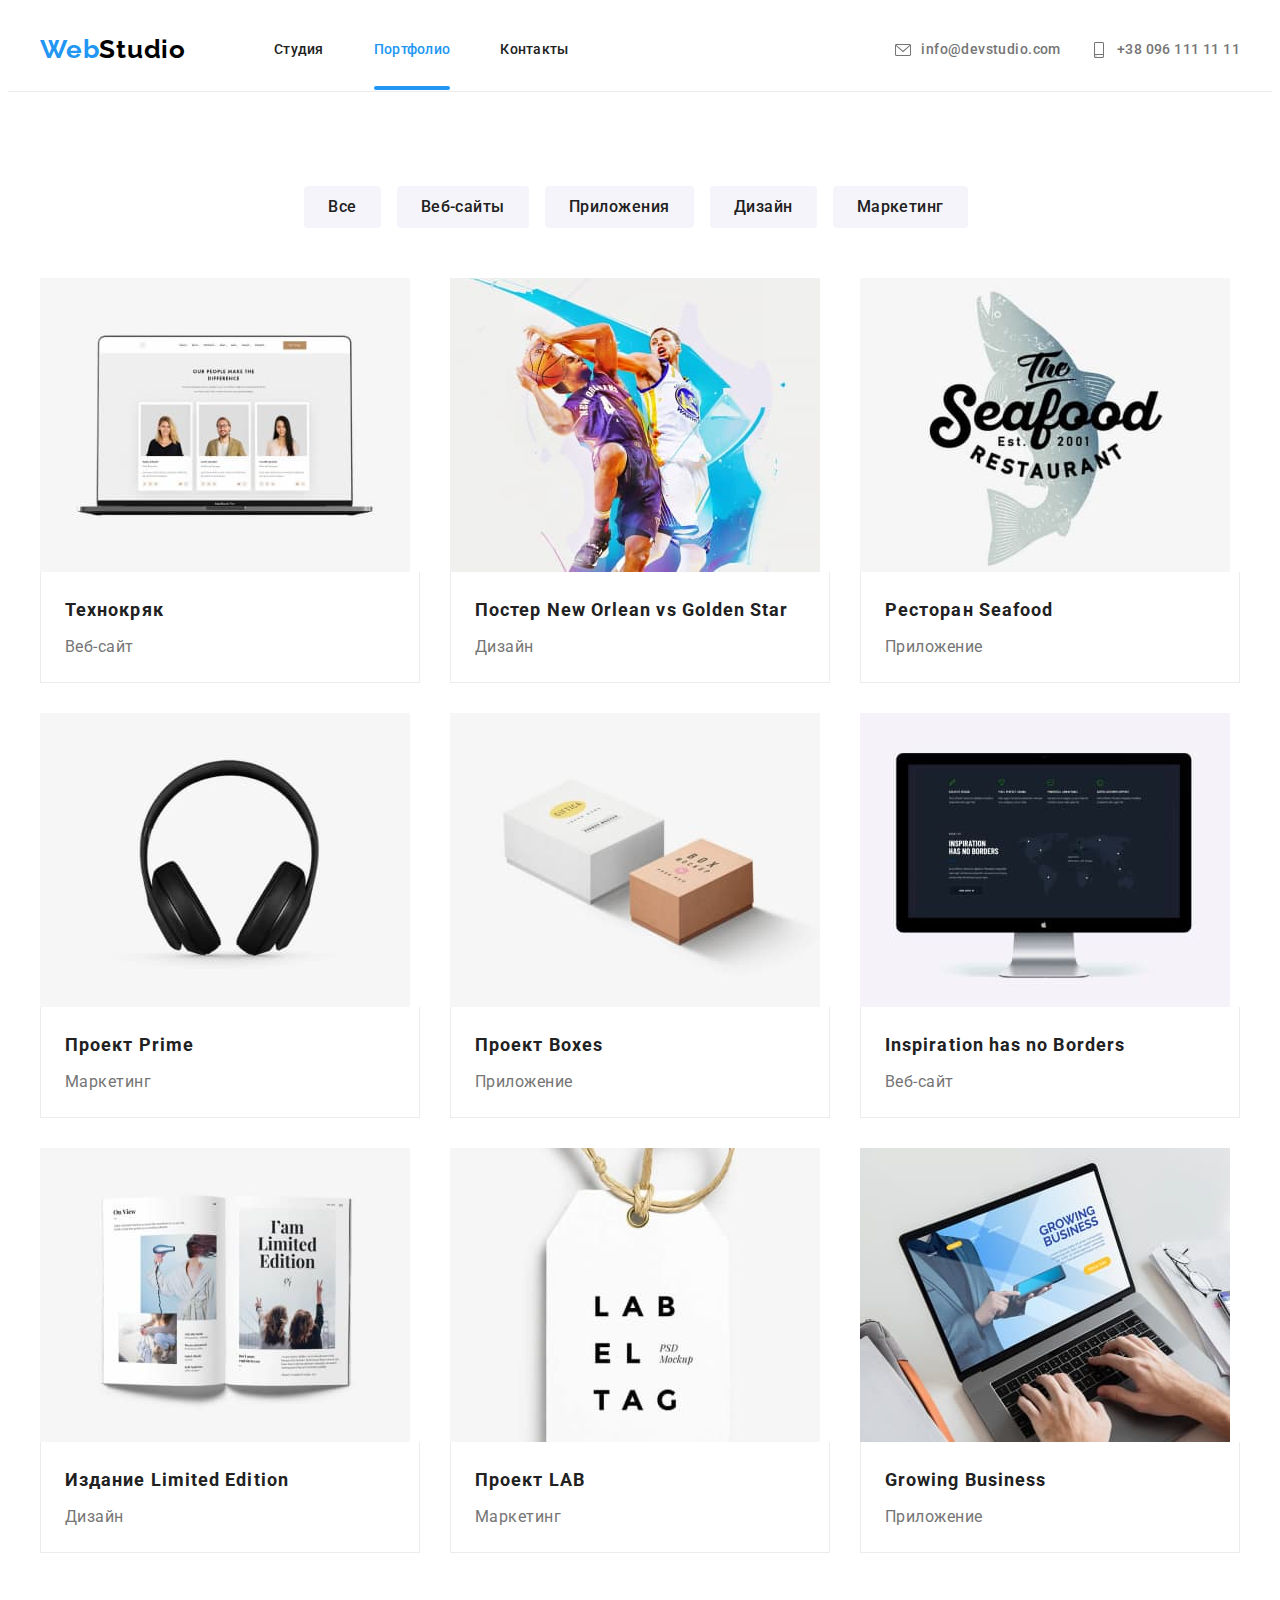
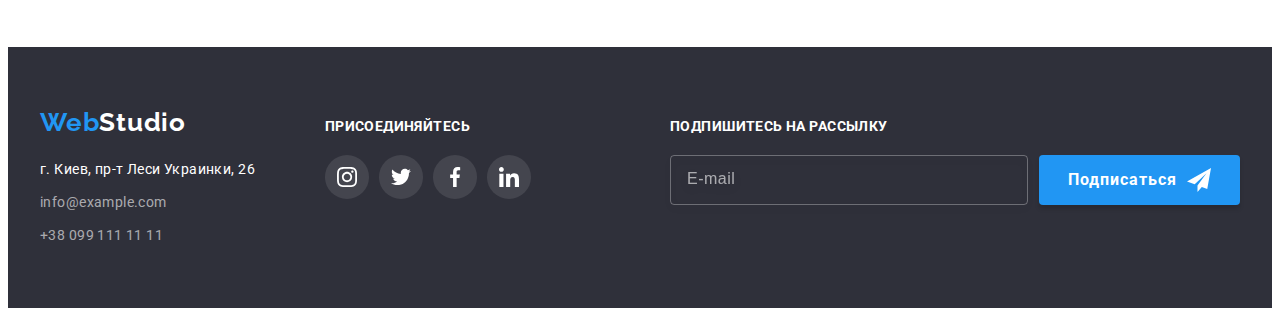
==== commit 562103b9: "fix div" ====
--- a/portfolio.html
+++ b/portfolio.html
@@ -30,7 +30,9 @@
       <div class="nav container">
         <nav class="top-nav">
           <!-- Навигация. Логотип-ссылка с текстом-->
-          <a href="/" class="logo logo-animation"><span class="color-logo">Web</span>Studio</a>
+          <a href="./index.html" class="logo logo-animation"
+            ><span class="color-logo">Web</span>Studio</a
+          >
           <!-- Навигация. Ссылка на главную страницу. Сыылка на портфолио и контакты -->
           <ul class="header__nav list">
             <li class="header__item">
@@ -64,25 +66,25 @@
           </li>
         </ul>
         <!-- Кнопка-бургер -->
-          <button type="button" class="menu__button-open" data-menu-button>
+        <button type="button" class="menu__button-open" data-menu-button>
           <svg width="40" height="40">
             <use class="icon-menu" href="./images/symbol-defs.svg#menu"></use>
           </svg>
-        </button>      
-        </div>
+        </button>
       </div>
+
       <!-- Мобильное меню -->
-        <div class="mobile__menu-container is-hidden">
-          <div class="container">
-            <button type="button" class="menu__button-close" data-menu-button>
-              <svg width="40" height="40">
-                <use class="icon-menu" href="./images/symbol-defs.svg#closem"></use>
-              </svg>
-            </button>
-            <div class="mobile__menu">
+      <div class="mobile__menu-container is-hidden">
+        <div class="container">
+          <button type="button" class="menu__button-close" data-menu-button>
+            <svg width="40" height="40">
+              <use class="icon-menu" href="./images/symbol-defs.svg#closem"></use>
+            </svg>
+          </button>
+          <div class="mobile__menu">
             <ul class="mobile__menu-list list">
               <li class="mobile__menu-item">
-                <a href="" class="mobile__menu-link">Студия</a>
+                <a href="./index.html" class="mobile__menu-link">Студия</a>
               </li>
               <li class="mobile__menu-item">
                 <a href="./portfolio.html" class="mobile__menu-link">Портфолио</a>
@@ -91,8 +93,8 @@
                 <a href="" class="mobile__menu-link">Контакты</a>
               </li>
             </ul>
-            </div>
-            <div class="mobile__menu-contacts">
+          </div>
+          <div class="mobile__menu-contacts">
             <ul class="mobile_contacts-list list">
               <li class="mobile__contacts-item">
                 <a href="tel:+380961111111" class="mobile__contacts-link mobile__contacts-style"
@@ -100,39 +102,52 @@
                 >
               </li>
               <li class="mobile__contacts-item">
-                <a href="mailto:info@devstudio.com" class="mobile__contacts-link">info@devstudio.com</a>
+                <a href="mailto:info@devstudio.com" class="mobile__contacts-link"
+                  >info@devstudio.com</a
+                >
               </li>
             </ul>
             <ul class="mobile_social-list list">
               <li class="mobile__social-item">
-                <a href="https://www.instagram.com/"
-      
-                      target="_blank"
-                      rel="noopener noreferrer" 
-                      class="mobile__social-link">Instagram</a>
+                <a
+                  href="https://www.instagram.com/"
+                  target="_blank"
+                  rel="noopener noreferrer"
+                  class="mobile__social-link"
+                  >Instagram</a
+                >
               </li>
               <li class="mobile__social-item">
-                <a href="https://twitter.com/"
-      
-                      target="_blank"
-                      rel="noopener noreferrer"  class="mobile__social-link">Twitter</a>
+                <a
+                  href="https://twitter.com/"
+                  target="_blank"
+                  rel="noopener noreferrer"
+                  class="mobile__social-link"
+                  >Twitter</a
+                >
               </li>
               <li class="mobile__social-item">
-                <a href="https://www.facebook.com/"
-      
-                      target="_blank"
-                      rel="noopener noreferrer"  class="mobile__social-link">Facebook</a>
+                <a
+                  href="https://www.facebook.com/"
+                  target="_blank"
+                  rel="noopener noreferrer"
+                  class="mobile__social-link"
+                  >Facebook</a
+                >
               </li>
               <li class="mobile__social-item">
-                <a href="https://linkedin.com/"
-      
-                      target="_blank"
-                      rel="noopener noreferrer"  class="mobile__social-link">LinkedIn</a>
+                <a
+                  href="https://linkedin.com/"
+                  target="_blank"
+                  rel="noopener noreferrer"
+                  class="mobile__social-link"
+                  >LinkedIn</a
+                >
               </li>
             </ul>
-            </div>
-            </div>
           </div>
+        </div>
+      </div>
     </header>
     <!-- Блок-герой -->
     <main>
@@ -209,7 +224,7 @@
                       media="(min-width:280px)"
                     />
                     <img
-                      src="#"
+                      src="./images/mobile/portfolio1.jpg "
                       alt="Ноутбук где на экране изображены портреты людей со ссылками на их портфолио"
                     />
                   </picture>
@@ -275,7 +290,7 @@
                       media="(min-width:280px)"
                     />
                     <img
-                      src="#"
+                      src="./images/mobile/portfolio2.jpg"
                       alt="Красочное изображение на постере на котором баскетболисты играют в баскетбол"
                     />
                   </picture>
@@ -343,7 +358,7 @@
                       media="(min-width:280px)"
                     />
                     <img
-                      src="#"
+                      src="./images/mobile/portfolio3.jpg "
                       alt="Реклама рыбного ресторана, где по центру изображена серо-синяя рыба а на ней
                   красивая надпись черными буквами"
                     />
@@ -409,7 +424,10 @@
                       "
                       media="(min-width:280px)"
                     />
-                    <img src="#" alt="Изображение с черными наушниками по центру" />
+                    <img
+                      src="./images/mobile/portfolio4.jpg"
+                      alt="Изображение с черными наушниками по центру"
+                    />
                   </picture>
                   <p class="text-hidden">
                     Технокряк это современная площадка распространения коронавируса. Компании
@@ -473,7 +491,7 @@
                       media="(min-width:280px)"
                     />
                     <img
-                      src="#"
+                      src="./images/mobile/portfolio5.jpg"
                       alt="Изображение с коробками, белой и коричневой, коричневая находится спереди и
                   повернута боком а белая за ней"
                     />
@@ -539,7 +557,10 @@
                       "
                       media="(min-width:280px)"
                     />
-                    <img src="#" alt="Изображение с монитором на всю картинку" />
+                    <img
+                      src="./images/mobile/portfolio6.jpg"
+                      alt="Изображение с монитором на всю картинку"
+                    />
                   </picture>
                   <p class="text-hidden">
                     Технокряк это современная площадка распространения коронавируса. Компании
@@ -602,7 +623,10 @@
                       "
                       media="(min-width:280px)"
                     />
-                    <img src="#" alt="Изображение с развернутой книгой на всю картинку" />
+                    <img
+                      src="./images/mobile/portfolio7.jpg"
+                      alt="Изображение с развернутой книгой на всю картинку"
+                    />
                   </picture>
                   <p class="text-hidden">
                     Технокряк это современная площадка распространения коронавируса. Компании
@@ -667,7 +691,7 @@
                     />
 
                     <img
-                      src="#"
+                      src="./images/mobile/portfolio8.jpg"
                       alt="Изображение с белой бумажной биркой от одежды на сером фоне на всю картинку"
                     />
                   </picture>
@@ -733,7 +757,7 @@
                       media="(min-width:280px)"
                     />
                     <img
-                      src="#"
+                      src="./images/mobile/portfolio9.jpg"
                       alt="На изображении руки человека которые печатают на открытом ноутбуке, на экране
                   ноутбука картинка с подписью Groving business"
                     />
--- a/css/main.min.css
+++ b/css/main.min.css
@@ -1,2 +1,2 @@
-:root{--primary-text-color: #212121;--secondary-text-color: #757575;--accent-color: #2196f3;--background-color: #e5e5e5;--background-context-color: #f5f4fa;--rare-text-color: #ffffff;--time-deploy: cubic-bezier(0.4, 0, 0.2, 1)}p,h1,h2,h3,h4,h5,h6{margin-top:0;margin-bottom:0}ul{margin-top:0;margin-bottom:0;padding-left:0}a{text-decoration:none}.list{list-style:none;margin:0;padding:0}img{display:block;max-width:100%;height:auto}@keyframes fadeOut{0%{opacity:1}100%{opacity:0}}.logo-animation:hover,.logo-animation:focus{animation:fadeOut 1s both}.visually-hidden{position:absolute;width:1px;height:1px;margin:-1px;padding:0;overflow:hidden;border:0;clip:rect(0 0 0 0)}body{font-family:Roboto, sans-serif;background-color:var(--rare-text-color);color:var(--primary-text-color)}body.modal-open{overflow:hidden}.container{width:100%;padding-left:15px;padding-right:15px;margin:0 auto}@media screen and (min-width: 480px){.container{max-width:480px}}@media screen and (min-width: 768px){.container{max-width:768px}}@media screen and (min-width: 1200px){.container{max-width:1200px}}.section{padding-top:60px;padding-bottom:60px}@media screen and (min-width: 1200px){.section{padding-top:94px;padding-bottom:94px}}.header{border-bottom:1px solid #ececec}.nav{display:flex;align-items:center;justify-content:space-between}@media screen and (min-width: 768px){.nav{display:flex;align-items:center}}@media screen and (min-width: 768px){.top-nav{display:flex;align-items:center}}.header__nav{display:none}@media screen and (min-width: 768px){.header__nav{display:flex}.header__nav .header__item+.header__item{margin-left:50px}}.header__nav-right{display:none}@media screen and (min-width: 768px){.header__nav-right{display:flex;flex-direction:column;margin-left:auto}.header__nav-right .header__item+.header__item{margin-top:10px}}@media screen and (min-width: 1200px){.header__nav-right{flex-direction:row;align-items:center}.header__nav-right .header__item+.header__item{margin-top:0;margin-left:30px}}@media screen and (min-width: 768px){.contact__link{display:block;padding:32px 0;font-weight:500;font-size:14px;line-height:1.14;letter-spacing:0.03em;letter-spacing:0.02em;color:var(--primary-text-color);transition:color 250ms var(--time-deploy)}.contact__link:hover,.contact__link:focus{color:var(--accent-color)}.contact__link.current{color:var(--accent-color);position:relative}.contact__link.current::after{content:'';position:absolute;display:block;bottom:0;width:100%;height:4px;background-color:var(--accent-color);border-radius:2px}}@media screen and (min-width: 768px){.adress__icon{margin-right:8px;fill:currentColor;transition:fill 250ms var(--time-deploy)}.adress__icon:hover,.adress__icon:focus{fill:currentColor}}@media screen and (min-width: 1200px){.adress__icon{margin-right:10px}}@media screen and (min-width: 768px){.adress__link{display:flex;align-items:center;font-weight:500;font-size:12px;line-height:1.16;letter-spacing:0.03em;letter-spacing:0.02em;color:var(--secondary-text-color);transition:color 250ms var(--time-deploy)}}@media screen and (min-width: 768px) and (min-width: 1200px){.adress__link{padding:32px 0;font-size:14px;line-height:1.14;letter-spacing:0.03em}}@media screen and (min-width: 768px){.adress__link:hover,.adress__link:focus{color:var(--accent-color)}}.mobile__menu-container{position:fixed;background-color:var(--rare-text-color);width:100vw;top:0;height:100vh;padding-top:48px;padding-bottom:48px;z-index:2}.mobile__menu-container .container{padding-left:40px;position:relative;display:flex;flex-direction:column;justify-content:space-between;height:100%}@media screen and (min-width: 768px){.mobile__menu-container{display:none}}.menu__button-open,.menu__button-close{display:inline-flex;margin:0;padding:0;border:none;background-color:transparent;cursor:pointer;transition:fill 250ms var(--time-deploy)}.menu__button-open:hover,.menu__button-open:focus,.menu__button-close:hover,.menu__button-close:focus{fill:var(--accent-color)}@media screen and (min-width: 768px){.menu__button-open,.menu__button-close{display:none}}.menu__button-close{position:absolute;right:15px;top:-37px}.mobile__menu-item:not(:last-child){margin-bottom:32px}.mobile__menu-link{font-weight:500;font-size:40px;line-height:1.17;letter-spacing:0.03em;text-align:center;letter-spacing:0.02em;color:var(--primary-text-color);transition:color 250ms var(--time-deploy)}.mobile__menu-link:hover,.mobile__menu-link:focus{color:var(--accent-color)}.mobile_contacts-list{margin-bottom:64px}.mobile__contacts-item:not(:last-child){margin-bottom:32px}.mobile__contacts-link{font-weight:500;font-size:24px;font-size:24px;line-height:1.16;letter-spacing:0.03em;letter-spacing:0.02em;color:var(--secondary-text-color);transition:color 250ms var(--time-deploy)}.mobile__contacts-link:hover,.mobile__contacts-link:focus{color:var(--accent-color)}.mobile__contacts-style{font-size:34px;line-height:1.17}.mobile_social-list{display:flex}.mobile__social-item:not(:last-child){margin-right:10px}.mobile__social-item:not(:last-child) .mobile__social-link{border-right:1px solid rgba(33,33,33,0.2)}.mobile__social-link{font-weight:500;font-size:18px;line-height:1.22;letter-spacing:0.03em;letter-spacing:0.02em;color:var(--accent-color);padding-right:10px}.mobile__menu-container.is-hidden{opacity:0;pointer-events:none;visibility:hidden}.logo{display:block;font-family:Raleway;font-weight:bold;font-size:24px;letter-spacing:0.03em;line-height:1.16;padding-top:16px;padding-bottom:16px;margin-right:auto;color:#000000}@media screen and (min-width: 1200px){.logo{font-size:26px;line-height:1.2}}@media screen and (min-width: 1200px){.logo{padding-top:24px;padding-bottom:25px;margin-right:93px}}@media screen and (min-width: 768px){.logo{padding-top:26px;padding-bottom:26px;margin-right:88px}}.logo__footer{display:block;font-family:Raleway;font-weight:bold;font-size:24px;letter-spacing:0.03em;line-height:1.16;text-align:center;margin-bottom:20px;color:var(--rare-text-color)}@media screen and (min-width: 1200px){.logo__footer{font-size:26px;line-height:1.2}}.color-logo{color:var(--accent-color)}button{font-family:inherit}.button__primary{display:block;padding:10px 32px;margin-left:auto;margin-right:auto;border-radius:4px;font-weight:bold;font-size:16px;line-height:1.88;text-align:center;letter-spacing:0.06em;color:var(--rare-text-color);background-color:var(--accent-color);border:0;box-shadow:0px 4px 4px rgba(0,0,0,0.15);cursor:pointer;transition:color 250ms var(--time-deploy),background-color 250ms var(--time-deploy)}.button__primary:hover,.button__primary:focus{background-color:#188ce8}.subscribe__button{display:block;padding:10px 32px;margin-left:auto;margin-right:auto;border-radius:4px;font-weight:bold;font-size:16px;line-height:1.88;text-align:center;letter-spacing:0.06em;color:var(--rare-text-color);background-color:var(--accent-color);border:0;box-shadow:0px 4px 4px rgba(0,0,0,0.15);cursor:pointer;transition:color 250ms var(--time-deploy),background-color 250ms var(--time-deploy);display:flex;justify-content:center;align-items:center;padding:10px 29px}.subscribe__button:hover,.subscribe__button:focus{background-color:#188ce8}@media screen and (min-width: 1200px){.subscribe__button{position:absolute;bottom:0;right:0;justify-content:left}}.send-button{display:block;padding:10px 32px;margin-left:auto;margin-right:auto;border-radius:4px;font-weight:bold;font-size:16px;line-height:1.88;text-align:center;letter-spacing:0.06em;color:var(--rare-text-color);background-color:var(--accent-color);border:0;box-shadow:0px 4px 4px rgba(0,0,0,0.15);cursor:pointer;transition:color 250ms var(--time-deploy),background-color 250ms var(--time-deploy);padding:10px 56px}.send-button:hover,.send-button:focus{background-color:#188ce8}.backdrop{position:fixed;overflow-y:scroll;top:0;left:0;width:100%;height:100%;background-color:rgba(0,0,0,0.2);transition:opacity 250ms var(--time-deploy),visibility 250ms var(--time-deploy)}.backdrop.is-hidden{visibility:hidden;opacity:0;pointer-events:none}.main{max-width:1600px;min-height:400px;margin-left:auto;margin-right:auto;padding-top:118px;padding-bottom:118px;text-align:center;background-color:#c4c4c4;background-image:linear-gradient(to left, rgba(47,48,58,0.4), rgba(47,48,58,0.4)),url("../images/mobile/imghero.jpg");background-repeat:no-repeat;background-position:center;background-size:cover}@media (min-device-pixel-ratio: 2), (-webkit-min-device-pixel-ratio: 2), (min-resolution: 192dpi), (min-resolution: 2dppx){.main{background-image:linear-gradient(to left, rgba(47,48,58,0.4), rgba(47,48,58,0.4)),url("../images/mobile/imghero@2x.jpg")}}@media screen and (min-width: 768px){.main{background-image:linear-gradient(to left, rgba(47,48,58,0.4), rgba(47,48,58,0.4)),url("../images/tablet/imghero.jpg")}}@media screen and (min-width: 768px) and (min-device-pixel-ratio: 2), (-webkit-min-device-pixel-ratio: 2), (min-resolution: 192dpi), (min-resolution: 2dppx){.main{background-image:linear-gradient(to left, rgba(47,48,58,0.4), rgba(47,48,58,0.4)),url("../images/tablet/imghero@2x.jpg")}}@media screen and (min-width: 1200px){.main{display:block;padding-top:200px;padding-bottom:200px;background-image:linear-gradient(to left, rgba(47,48,58,0.4), rgba(47,48,58,0.4)),url("../images/desktop/imghero.jpg")}}@media screen and (min-width: 1200px) and (min-device-pixel-ratio: 2), (-webkit-min-device-pixel-ratio: 2), (min-resolution: 192dpi), (min-resolution: 2dppx){.main{background-image:linear-gradient(to left, rgba(47,48,58,0.4), rgba(47,48,58,0.4)),url("../images/desktop/imghero@2x.jpg")}}.main-section{text-transform:uppercase;font-weight:900;font-size:26px;line-height:1.62;letter-spacing:0.03em;letter-spacing:0.06em;text-align:center;color:var(--rare-text-color);max-width:360px;margin:0 auto 30px}@media screen and (min-width: 1200px){.main-section{font-size:44px;line-height:1.36;letter-spacing:0.03em;max-width:696px}}.section__title{font-weight:bold;font-size:28px;line-height:1.17;letter-spacing:0.03em;text-align:center;color:var(--primary-text-color);margin-bottom:30px}@media screen and (min-width: 1200){.section__title{font-size:36px;line-height:1.16;letter-spacing:0.03em;margin-bottom:50px}}.title{text-transform:uppercase;font-weight:bold;font-size:14px;line-height:1.14;letter-spacing:0.03em;color:var(--primary-text-color);margin-bottom:10px}@media screen and (min-width: 0) and (max-width: 767px){.title{text-align:center}}.text-description{font-size:14px;line-height:1.72;letter-spacing:0.03em;color:var(--secondary-text-color)}@media screen and (min-width: 768px){.service{display:flex;flex-wrap:wrap;margin-left:-30px}}@media screen and (min-width: 768px){.service__item{flex-basis:calc(100% / 2 - 30px);margin-left:30px}}@media screen and (min-width: 1200px){.service__item{flex-basis:calc(100% / 4 - 30px)}}.service__item:not(:last-child){margin-bottom:30px}@media screen and (min-width: 768px){.service__item:not(:last-child){margin-bottom:0}}.service__icon-box{display:flex;justify-content:center;align-items:center;padding:25px 0px;margin-bottom:30px;background-color:#f5f4fa;border-radius:4px}.studio__section{padding-top:0}@media screen and (min-width: 0) and (max-width: 1199px){.studio__section{position:absolute;width:1px;height:1px;margin:-1px;padding:0;overflow:hidden;border:0;clip:rect(0 0 0 0)}}.studio{display:flex;margin-top:50px}.studio__item{position:relative;margin-right:30px}.studio__item:nth-child(3n){margin-right:0}.desc{position:absolute;display:flex;align-items:center;justify-content:center;height:70px;bottom:0;width:100%;background:rgba(47,48,58,0.8);color:var(--rare-text-color);font-weight:700;font-size:14px;line-height:1.14;letter-spacing:0.03em;text-transform:uppercase}.command{background-color:#f5f4fa}.command__list{transition:box-shadow 250ms var(--time-deploy)}@media screen and (min-width: 768px){.command__list{display:flex;flex-wrap:wrap;padding:0;margin:0;margin-left:-30px;margin-top:-30px}}.command__list>.card__item{margin-top:30px;background-color:var(--rare-text-color);border-radius:4px;box-shadow:0px 1px 3px rgba(0,0,0,0.12),0px 1px 1px rgba(0,0,0,0.14),0px 2px 1px rgba(0,0,0,0.2)}@media screen and (min-width: 768px){.card__item{flex-basis:calc(100% / 2 - 30px);margin-left:30px}}@media screen and (min-width: 1200px){.card__item{flex-basis:calc(100% / 4 - 30px);margin-left:30px}}.command__link{display:flex;align-items:center;justify-content:center;padding:16px 0 0;margin:0;list-style:none}.command__link-item{width:44px;height:44px}.command__link-item:not(:last-child){margin-right:10px}.command__link-link{width:100%;height:100%;display:flex;align-items:center;justify-content:center;border-radius:50%;background-color:var(--rare-text-color);transition:background-color 250ms var(--time-deploy)}.command__link-link:hover,.command__link-link:focus{background-color:var(--accent-color)}.command__icon{fill:#afb1b8;transition:fill 250ms var(--time-deploy)}.command__link-link:hover .command__icon,.command__link-link:focus .command__icon{fill:var(--rare-text-color)}.names{margin-bottom:10px;font-weight:500;font-size:16px;line-height:1.18;text-align:center;letter-spacing:0.03em}.profession{font-size:16px;line-height:1.18;text-align:center;letter-spacing:0.03em;color:var(--secondary-text-color)}.text__item{padding:30px 0 24px}@media screen and (min-width: 1200px){.text__item{padding:30px 0}}.client__list{display:flex;flex-wrap:wrap;margin-left:-30px;margin-top:-30px}.client__item{flex-basis:calc(100% / 2 - 30px);margin-top:30px;margin-left:30px}@media screen and (min-width: 768px){.client__item{flex-basis:calc(100% / 3 - 30px)}}@media screen and (min-width: 1200px){.client__item{flex-basis:calc(100% / 6 - 30px)}}.client__link{height:100%;width:100%;display:flex;align-items:center;justify-content:center;padding:15px 0;border:1px solid #afb1b8;border-radius:4px;color:#afb1b8;transition:border-color 250ms var(--time-deploy)}.client__link:hover,.client__link:focus{border:1px solid var(--accent-color)}.client__icon{fill:currentColor;color:#afb1b8;transition:fill 250ms var(--time-deploy)}.client__link:hover .client__icon,.client__link:focus .client__icon{fill:var(--accent-color)}.footer{background-color:#2f303a;padding:60px 0}@media screen and (min-width: 768px){.footer-position{display:flex;flex-wrap:wrap;justify-content:space-around}}@media screen and (min-width: 1200px){.footer-position{align-items:baseline;justify-content:space-between}}.footer__nav-link{font-style:normal;color:rgba(255,255,255,0.6);transition:text-shadow 250ms var(--time-deploy);font-size:14px;line-height:1.71;letter-spacing:0.03em}.footer__nav-link:hover,.footer__nav-link:focus{text-shadow:0px 4px 4px rgba(0,0,0,0.25)}@media screen and (min-width: 1200px){.footer__nav-link{display:inline-block}}@media screen and (max-width: 1199px){.footer__nav{text-align:center}.footer__nav .footer__nav-item+.footer__nav-item{margin-top:8px}}@media screen and (min-width: 1200px){.footer__nav .footer__nav-item+.footer__nav-item{margin-top:9px}}.adr{color:var(--rare-text-color)}@media screen and (min-width: 768px) and (max-width: 1199px){.footer__nav-left{margin-right:165px}}.footer-title{text-align:center;text-transform:uppercase;color:var(--rare-text-color);font-weight:bold;font-size:14px;line-height:1.14;letter-spacing:0.03em}@media screen and (max-width: 767px){.footer-title{margin-top:60px}}@media screen and (min-width: 1200px){.footer-title{margin-bottom:20px}}.footer__list{display:flex;align-items:center;justify-content:center;margin-top:20px}@media screen and (min-width: 1200px){.footer__list{display:flex;justify-content:center}}.footer__link-item{width:44px;height:44px}.footer__link-item:not(:last-child){margin-right:10px}.footer__link{width:100%;height:100%;display:flex;align-items:center;justify-content:center;border-radius:50%;color:var(--rare-text-color);background-color:rgba(255,255,255,0.1);transition:background-color 250ms var(--time-deploy)}.footer__link:hover,.footer__link:focus{background-color:var(--accent-color)}.footer__icon{fill:currentColor}.subscribe__button-icon{fill:var(--rare-text-color);margin-left:10px}.subscription__form{margin-top:60px;text-align:center;position:relative}@media screen and (min-width: 1200px){.subscription__form{display:flex;flex-direction:column;width:570px}}.mail-input{width:100%;height:50px;border:1px solid rgba(255,255,255,0.3);box-sizing:border-box;filter:drop-shadow(0px 4px 4px rgba(0,0,0,0.15));border-radius:4px;color:rgba(255,255,255,0.6);background-color:transparent}@media screen and (min-width: 320px) and (max-width: 1199px){.mail-input{margin:20px auto}}@media screen and (min-width: 1200px){.mail-input{width:358px;padding-left:12px;margin-right:12px}}.mail-input::placeholder{font-size:16px;line-height:1.25;letter-spacing:0.03em;color:rgba(255,255,255,0.6)}.style-scope-button{font-weight:500;font-size:16px;line-height:1.62;letter-spacing:0.03em;padding:6px 22px;text-align:center;border-radius:4px;color:var(--primary-text-color);background-color:var(--background-context-color);border-color:transparent;cursor:pointer;transition:color 250ms var(--time-deploy),background-color 250ms var(--time-deploy),box-shadow 250ms var(--time-deploy)}.style-scope-button:hover,.style-scope-button:focus{color:var(--rare-text-color);background-color:var(--accent-color);box-shadow:0px 3px 1px rgba(0,0,0,0.1),0px 1px 2px rgba(0,0,0,0.08),0px 2px 2px rgba(0,0,0,0.12)}.portfolio-buttons{display:flex;flex-wrap:wrap;justify-content:flex-start;margin-left:auto;margin-right:auto;margin-bottom:40px}@media screen and (min-width: 150px) and (max-width: 767px){.portfolio-buttons{margin-top:-21px}}@media screen and (min-width: 768px){.portfolio-buttons{margin-bottom:36px;display:flex;align-items:center;justify-content:center;flex-wrap:nowrap}.portfolio-buttons .item+.item{margin-left:8px}}@media screen and (min-width: 1200px){.portfolio-buttons{margin-bottom:50px}}.item{margin-right:8px;margin-top:21px}.title-adverb{font-weight:bold;font-size:18px;line-height:2;letter-spacing:0.03em;letter-spacing:0.06em;color:var(--primary-text-color)}.text{margin-top:4px;font-size:16px;line-height:1.87;letter-spacing:0.03em;color:var(--secondary-text-color)}@media screen and (min-width: 768px){.portfolio-items{display:flex;flex-wrap:wrap;padding:0;margin:0;margin-left:-30px;margin-top:-30px}.portfolio-items>.portfolio-item{margin-left:30px;margin-top:30px}}@media screen and (min-width: 768px) and (min-width: 768px){.portfolio-items>.portfolio-item{flex-basis:calc(100% / 2 - 30px)}}@media screen and (min-width: 768px) and (min-width: 1200px){.portfolio-items>.portfolio-item{flex-basis:calc(100% / 3 - 30px)}}.portfolio-items .portfolio-item:not(:last-child){margin-bottom:30px}.portfolio-card{padding:20px 24px;border:1px solid #ececec;border-top:0}.text-hidden{position:absolute;font-size:18px;line-height:1.56;letter-spacing:0.03em;top:0;left:0;padding:63px 24px;width:100%;height:100%;color:#ffffff;background-color:rgba(33,149,243,0.9);border-bottom:0;margin:0;overflow:auto;transform:translateY(101%);transition:transform 250ms var(--time-deploy)}.portfolio-link:hover .text-hidden,.portfolio-link:focus .text-hidden{transform:translateY(0%)}.card-thumb{position:relative;overflow:hidden}.portfolio-link{display:flex;flex-direction:column;height:100%}.portfolio-link:hover,.portfolio-link:focus{box-shadow:0px 1px 1px rgba(0,0,0,0.12),0px 4px 4px rgba(0,0,0,0.06),1px 4px 6px rgba(0,0,0,0.16)}.grow{flex-grow:1}.modal{position:absolute;top:50%;left:50%;transform:translate(-50%, -50%);width:450px;min-height:581px;background-color:var(--rare-text-color);box-shadow:0px 1px 3px rgba(0,0,0,0.12),0px 1px 1px rgba(0,0,0,0.14),0px 2px 1px rgba(0,0,0,0.2);border-radius:4px;padding:40px}@media screen and (min-width: 1200px){.modal{width:528px}}.modal__close-btn{position:absolute;display:flex;align-items:center;justify-content:center;cursor:pointer;width:30px;height:30px;top:8px;right:8px;padding:0;background-color:unset;border:1px solid rgba(0,0,0,0.1);border-radius:50%}.modal-close-icon{transition:fill 250ms var(--time-deploy)}.modal__close-btn:hover .modal-close-icon,.modal__close-btn:focus .modal-close-icon{fill:var(--accent-color)}.form-text{font-weight:bold;font-size:20px;line-height:1.15;letter-spacing:0.03em;text-align:center;color:var(--primary-text-color);margin-bottom:12px}.data-form-field{margin-bottom:10px}.data-form-field.text-input{margin-bottom:20px}.input-wrap{display:block;position:relative}.data-form-input{width:100%;height:40px;border:1px solid rgba(33,33,33,0.2);border-radius:4px;padding-left:42px;transition:border-color 250ms var(--time-deploy)}.data-form-input:focus{border-color:var(--accent-color);outline:none}.modal-comment{width:100%;height:120px;border:1px solid rgba(33,33,33,0.2);border-radius:4px;padding:12px 16px;resize:none;transition:border-color 250ms var(--time-deploy)}.modal-comment:focus{border-color:var(--accent-color);outline:none}.modal-comment::placeholder{font-size:14px;line-height:1.14;letter-spacing:0.03em;letter-spacing:0.01em;color:rgba(117,117,117,0.5)}.data-form-label{display:block;font-size:12px;line-height:1.17;letter-spacing:0.03em;letter-spacing:0.01em;color:var(--secondary-text-color);margin-bottom:4px}.data-icon{position:absolute;left:15px;top:50%;transform:translateY(-50%);transition:fill 250ms var(--time-deploy)}.data-form-input:focus+.data-icon{fill:var(--accent-color)}.check-icon{display:flex;align-items:center;justify-content:center;width:16px;height:15px;cursor:pointer;border-radius:2px;border:2px solid rgba(33,33,33,0.2);margin-right:7px;fill:var(--rare-text-color);transition:border-color 250ms var(--time-deploy),background-color 250ms var(--time-deploy)}.checkbox:checked+.check-label>.check-icon{background-color:var(--accent-color);border:none}.checkbox:focus+.check-label>.check-icon{border-color:var(--accent-color)}.check-label{display:flex;align-items:center;justify-content:center;font-size:12px;line-height:1.17;letter-spacing:0.03em;color:var(--secondary-text-color);margin-bottom:30px}@media screen and (min-width: 1200px){.check-label{font-size:14px;line-height:1.71;letter-spacing:0.03em}}.agreement-link{text-decoration:underline;color:var(--accent-color);margin-left:5px}
+:root{--primary-text-color: #212121;--secondary-text-color: #757575;--accent-color: #2196f3;--background-color: #e5e5e5;--background-context-color: #f5f4fa;--rare-text-color: #ffffff;--time-deploy: cubic-bezier(0.4, 0, 0.2, 1)}p,h1,h2,h3,h4,h5,h6{margin-top:0;margin-bottom:0}ul{margin-top:0;margin-bottom:0;padding-left:0}a{text-decoration:none}.list{list-style:none;margin:0;padding:0}img{display:block;max-width:100%;height:auto}@keyframes fadeOut{0%{opacity:1}100%{opacity:0}}.logo-animation:hover,.logo-animation:focus{animation:fadeOut 1s both}.visually-hidden{position:absolute;width:1px;height:1px;margin:-1px;padding:0;overflow:hidden;border:0;clip:rect(0 0 0 0)}body{font-family:Roboto, sans-serif;background-color:var(--rare-text-color);color:var(--primary-text-color)}body.modal-open{overflow:hidden}.container{width:100%;padding-left:15px;padding-right:15px;margin:0 auto}@media screen and (min-width: 480px){.container{max-width:480px}}@media screen and (min-width: 768px){.container{max-width:768px}}@media screen and (min-width: 1200px){.container{max-width:1200px}}.section{padding-top:60px;padding-bottom:60px}@media screen and (min-width: 1200px){.section{padding-top:94px;padding-bottom:94px}}.header{border-bottom:1px solid #ececec}.nav{display:flex;align-items:center;justify-content:space-between}@media screen and (min-width: 768px){.nav{display:flex;align-items:center}}@media screen and (min-width: 768px){.top-nav{display:flex;align-items:center}}.header__nav{display:none}@media screen and (min-width: 768px){.header__nav{display:flex}.header__nav .header__item+.header__item{margin-left:50px}}.header__nav-right{display:none}@media screen and (min-width: 768px){.header__nav-right{display:flex;flex-direction:column;margin-left:auto}.header__nav-right .header__item+.header__item{margin-top:10px}}@media screen and (min-width: 1200px){.header__nav-right{flex-direction:row;align-items:center}.header__nav-right .header__item+.header__item{margin-top:0;margin-left:30px}}@media screen and (min-width: 768px){.contact__link{display:block;padding:32px 0;font-weight:500;font-size:14px;line-height:1.14;letter-spacing:0.03em;letter-spacing:0.02em;color:var(--primary-text-color);transition:color 250ms var(--time-deploy)}.contact__link:hover,.contact__link:focus{color:var(--accent-color)}.contact__link.current{color:var(--accent-color);position:relative}.contact__link.current::after{content:'';position:absolute;display:block;bottom:0;width:100%;height:4px;background-color:var(--accent-color);border-radius:2px}}@media screen and (min-width: 768px){.adress__icon{margin-right:8px;fill:currentColor;transition:fill 250ms var(--time-deploy)}.adress__icon:hover,.adress__icon:focus{fill:currentColor}}@media screen and (min-width: 1200px){.adress__icon{margin-right:10px}}@media screen and (min-width: 768px){.adress__link{display:flex;align-items:center;font-weight:500;font-size:12px;line-height:1.16;letter-spacing:0.03em;letter-spacing:0.02em;color:var(--secondary-text-color);transition:color 250ms var(--time-deploy)}}@media screen and (min-width: 768px) and (min-width: 1200px){.adress__link{padding:32px 0;font-size:14px;line-height:1.14;letter-spacing:0.03em}}@media screen and (min-width: 768px){.adress__link:hover,.adress__link:focus{color:var(--accent-color)}}.mobile__menu-container{position:fixed;background-color:var(--rare-text-color);width:100vw;top:0;height:100vh;padding-top:48px;padding-bottom:48px;z-index:2}.mobile__menu-container .container{position:relative;display:flex;flex-direction:column;justify-content:space-between;height:100%}@media screen and (min-width: 768px){.mobile__menu-container{display:none}}.menu__button-open,.menu__button-close{display:inline-flex;margin:0;padding:0;border:none;background-color:transparent;cursor:pointer;transition:fill 250ms var(--time-deploy)}.menu__button-open:hover,.menu__button-open:focus,.menu__button-close:hover,.menu__button-close:focus{fill:var(--accent-color)}@media screen and (min-width: 768px){.menu__button-open,.menu__button-close{display:none}}.menu__button-close{position:absolute;right:15px;top:-37px}.mobile__menu-item:not(:last-child){margin-bottom:32px}.mobile__menu-link{font-weight:500;font-size:40px;line-height:1.17;letter-spacing:0.03em;text-align:center;letter-spacing:0.02em;color:var(--primary-text-color);transition:color 250ms var(--time-deploy)}.mobile__menu-link:hover,.mobile__menu-link:focus{color:var(--accent-color)}.mobile_contacts-list{margin-bottom:64px}.mobile__contacts-item:not(:last-child){margin-bottom:32px}.mobile__contacts-link{font-weight:500;font-size:24px;font-size:24px;line-height:1.16;letter-spacing:0.03em;letter-spacing:0.02em;color:var(--secondary-text-color);transition:color 250ms var(--time-deploy)}.mobile__contacts-link:hover,.mobile__contacts-link:focus{color:var(--accent-color)}.mobile__contacts-style{font-size:34px;line-height:1.17}.mobile_social-list{display:flex}.mobile__social-item:not(:last-child){margin-right:10px}.mobile__social-item:not(:last-child) .mobile__social-link{border-right:1px solid rgba(33,33,33,0.2)}.mobile__social-link{font-weight:500;font-size:18px;line-height:1.22;letter-spacing:0.03em;letter-spacing:0.02em;color:var(--accent-color);padding-right:10px}.mobile__menu-container.is-hidden{opacity:0;pointer-events:none;visibility:hidden;transition:opacity 250ms var(--time-deploy),visibility 250ms var(--time-deploy)}.logo{display:block;font-family:Raleway;font-weight:bold;font-size:24px;letter-spacing:0.03em;line-height:1.16;padding-top:16px;padding-bottom:16px;margin-right:auto;color:#000000}@media screen and (min-width: 1200px){.logo{font-size:26px;line-height:1.2}}@media screen and (min-width: 1200px){.logo{padding-top:24px;padding-bottom:25px;margin-right:93px}}@media screen and (min-width: 768px){.logo{padding-top:26px;padding-bottom:26px;margin-right:88px}}.logo__footer{display:block;font-family:Raleway;font-weight:bold;font-size:24px;letter-spacing:0.03em;line-height:1.16;text-align:center;margin-bottom:20px;color:var(--rare-text-color)}@media screen and (min-width: 1200px){.logo__footer{font-size:26px;line-height:1.2}}@media screen and (min-width: 1200px){.logo__footer{text-align:left}}.color-logo{color:var(--accent-color)}button{font-family:inherit}.button__primary{display:block;padding:10px 32px;margin-left:auto;margin-right:auto;border-radius:4px;font-weight:bold;font-size:16px;line-height:1.88;text-align:center;letter-spacing:0.06em;color:var(--rare-text-color);background-color:var(--accent-color);border:0;box-shadow:0px 4px 4px rgba(0,0,0,0.15);cursor:pointer;transition:color 250ms var(--time-deploy),background-color 250ms var(--time-deploy)}.button__primary:hover,.button__primary:focus{background-color:#188ce8}.subscribe__button{display:block;padding:10px 32px;margin-left:auto;margin-right:auto;border-radius:4px;font-weight:bold;font-size:16px;line-height:1.88;text-align:center;letter-spacing:0.06em;color:var(--rare-text-color);background-color:var(--accent-color);border:0;box-shadow:0px 4px 4px rgba(0,0,0,0.15);cursor:pointer;transition:color 250ms var(--time-deploy),background-color 250ms var(--time-deploy);display:flex;justify-content:center;align-items:center;padding:10px 29px}.subscribe__button:hover,.subscribe__button:focus{background-color:#188ce8}@media screen and (min-width: 1200px){.subscribe__button{position:absolute;bottom:0;right:0;justify-content:left}}.send-button{display:block;padding:10px 32px;margin-left:auto;margin-right:auto;border-radius:4px;font-weight:bold;font-size:16px;line-height:1.88;text-align:center;letter-spacing:0.06em;color:var(--rare-text-color);background-color:var(--accent-color);border:0;box-shadow:0px 4px 4px rgba(0,0,0,0.15);cursor:pointer;transition:color 250ms var(--time-deploy),background-color 250ms var(--time-deploy);padding:10px 56px}.send-button:hover,.send-button:focus{background-color:#188ce8}.backdrop{position:fixed;overflow-y:scroll;top:0;left:0;width:100%;height:100%;background-color:rgba(0,0,0,0.2);transition:opacity 250ms var(--time-deploy),visibility 250ms var(--time-deploy)}.backdrop.is-hidden{visibility:hidden;opacity:0;pointer-events:none}.main{max-width:1600px;min-height:400px;margin-left:auto;margin-right:auto;padding-top:118px;padding-bottom:118px;text-align:center;background-color:#c4c4c4;background-image:linear-gradient(to left, rgba(47,48,58,0.4), rgba(47,48,58,0.4)),url("../images/mobile/imghero.jpg");background-repeat:no-repeat;background-position:center;background-size:cover}@media (min-device-pixel-ratio: 2), (-webkit-min-device-pixel-ratio: 2), (min-resolution: 192dpi), (min-resolution: 2dppx){.main{background-image:linear-gradient(to left, rgba(47,48,58,0.4), rgba(47,48,58,0.4)),url("../images/mobile/imghero@2x.jpg")}}@media screen and (min-width: 768px){.main{background-image:linear-gradient(to left, rgba(47,48,58,0.4), rgba(47,48,58,0.4)),url("../images/tablet/imghero.jpg")}}@media screen and (min-width: 768px) and (min-device-pixel-ratio: 2), (-webkit-min-device-pixel-ratio: 2), (min-resolution: 192dpi), (min-resolution: 2dppx){.main{background-image:linear-gradient(to left, rgba(47,48,58,0.4), rgba(47,48,58,0.4)),url("../images/tablet/imghero@2x.jpg")}}@media screen and (min-width: 1200px){.main{display:block;padding-top:200px;padding-bottom:200px;background-image:linear-gradient(to left, rgba(47,48,58,0.4), rgba(47,48,58,0.4)),url("../images/desktop/imghero.jpg")}}@media screen and (min-width: 1200px) and (min-device-pixel-ratio: 2), (-webkit-min-device-pixel-ratio: 2), (min-resolution: 192dpi), (min-resolution: 2dppx){.main{background-image:linear-gradient(to left, rgba(47,48,58,0.4), rgba(47,48,58,0.4)),url("../images/desktop/imghero@2x.jpg")}}.main-section{text-transform:uppercase;font-weight:900;font-size:26px;line-height:1.62;letter-spacing:0.03em;letter-spacing:0.06em;text-align:center;color:var(--rare-text-color);max-width:360px;margin:0 auto 30px}@media screen and (min-width: 1200px){.main-section{font-size:44px;line-height:1.36;letter-spacing:0.03em;max-width:696px}}.section__title{font-weight:bold;font-size:28px;line-height:1.17;letter-spacing:0.03em;text-align:center;color:var(--primary-text-color);margin-bottom:30px}@media screen and (min-width: 1200px){.section__title{font-size:36px;line-height:1.16;letter-spacing:0.03em;margin-bottom:50px}}.title{text-transform:uppercase;font-weight:bold;font-size:14px;line-height:1.14;letter-spacing:0.03em;color:var(--primary-text-color);margin-bottom:10px}@media screen and (min-width: 0) and (max-width: 767px){.title{text-align:center}}.text-description{font-size:14px;line-height:1.72;letter-spacing:0.03em;color:var(--secondary-text-color)}@media screen and (min-width: 768px){.service{display:flex;flex-wrap:wrap;margin-left:-30px;margin-top:-30px}}@media screen and (min-width: 768px){.service__item{flex-basis:calc(100% / 2 - 30px);margin-left:30px;margin-top:30px}}@media screen and (min-width: 1200px){.service__item{flex-basis:calc(100% / 4 - 30px)}}.service__item:not(:last-child){margin-bottom:30px}@media screen and (min-width: 768px){.service__item:not(:last-child){margin-bottom:0}}.service__icon-box{display:flex;justify-content:center;align-items:center;padding:25px 0px;margin-bottom:30px;background-color:#f5f4fa;border-radius:4px}.studio__section{padding-top:0}@media screen and (min-width: 0) and (max-width: 1199px){.studio__section{position:absolute;width:1px;height:1px;margin:-1px;padding:0;overflow:hidden;border:0;clip:rect(0 0 0 0)}}.studio{display:flex;margin-top:50px}.studio__item{position:relative;margin-right:30px}.studio__item:nth-child(3n){margin-right:0}.desc{position:absolute;display:flex;align-items:center;justify-content:center;height:70px;bottom:0;width:100%;background:rgba(47,48,58,0.8);color:var(--rare-text-color);font-weight:700;font-size:14px;line-height:1.14;letter-spacing:0.03em;text-transform:uppercase}.command{background-color:#f5f4fa}.command__list{transition:box-shadow 250ms var(--time-deploy)}@media screen and (min-width: 768px){.command__list{display:flex;flex-wrap:wrap;padding:0;margin:0;margin-left:-30px;margin-top:-30px}}.command__list>.card__item{margin-top:30px;background-color:var(--rare-text-color);border-radius:4px;box-shadow:0px 1px 3px rgba(0,0,0,0.12),0px 1px 1px rgba(0,0,0,0.14),0px 2px 1px rgba(0,0,0,0.2)}@media screen and (min-width: 768px){.card__item{flex-basis:calc(100% / 2 - 30px);margin-left:30px}}@media screen and (min-width: 1200px){.card__item{flex-basis:calc(100% / 4 - 30px);margin-left:30px}}.command__link{display:flex;align-items:center;justify-content:center;padding:16px 0 0;margin:0;list-style:none}.command__link-item{width:44px;height:44px}.command__link-item:not(:last-child){margin-right:10px}.command__link-link{width:100%;height:100%;display:flex;align-items:center;justify-content:center;border-radius:50%;background-color:var(--rare-text-color);transition:background-color 250ms var(--time-deploy)}.command__link-link:hover,.command__link-link:focus{background-color:var(--accent-color)}.command__icon{fill:#afb1b8;transition:fill 250ms var(--time-deploy)}.command__link-link:hover .command__icon,.command__link-link:focus .command__icon{fill:var(--rare-text-color)}.names{margin-bottom:10px;font-weight:500;font-size:16px;line-height:1.18;text-align:center;letter-spacing:0.03em}.profession{font-size:16px;line-height:1.18;text-align:center;letter-spacing:0.03em;color:var(--secondary-text-color)}.text__item{padding:30px 0 24px}@media screen and (min-width: 1200px){.text__item{padding:30px 0}}.client__list{display:flex;flex-wrap:wrap;margin-left:-30px;margin-top:-30px}.client__item{flex-basis:calc(100% / 2 - 30px);margin-top:30px;margin-left:30px}@media screen and (min-width: 768px){.client__item{flex-basis:calc(100% / 3 - 30px)}}@media screen and (min-width: 1200px){.client__item{flex-basis:calc(100% / 6 - 30px)}}.client__link{height:100%;width:100%;display:flex;align-items:center;justify-content:center;padding:15px 0;border:1px solid #afb1b8;border-radius:4px;color:#afb1b8;transition:border-color 250ms var(--time-deploy)}.client__link:hover,.client__link:focus{border:1px solid var(--accent-color)}.client__icon{fill:currentColor;color:#afb1b8;transition:fill 250ms var(--time-deploy)}.client__link:hover .client__icon,.client__link:focus .client__icon{fill:var(--accent-color)}.footer{background-color:#2f303a;padding:60px 0}@media screen and (min-width: 768px){.footer-position{display:flex;flex-wrap:wrap;justify-content:space-around;align-items:baseline}}@media screen and (min-width: 1200px){.footer-position{align-items:baseline;justify-content:space-between}}.footer__nav-link{font-style:normal;color:rgba(255,255,255,0.6);transition:text-shadow 250ms var(--time-deploy);font-size:14px;line-height:1.71;letter-spacing:0.03em}.footer__nav-link:hover,.footer__nav-link:focus{text-shadow:0px 4px 4px rgba(0,0,0,0.25)}@media screen and (min-width: 1200px){.footer__nav-link{display:inline-block}}@media screen and (max-width: 1199px){.footer__nav{text-align:center}.footer__nav .footer__nav-item+.footer__nav-item{margin-top:8px}}@media screen and (min-width: 1200px){.footer__nav .footer__nav-item+.footer__nav-item{margin-top:9px}}.adr{color:var(--rare-text-color)}.footer-title{margin-top:60px;text-align:center;text-transform:uppercase;color:var(--rare-text-color);font-weight:bold;font-size:14px;line-height:1.14;letter-spacing:0.03em}@media screen and (min-width: 768px){.footer-title{margin-top:0}}@media screen and (min-width: 1200px){.footer-title{margin-bottom:20px;text-align:left}}@media screen and (min-width: 768px) and (max-width: 1199px){.footer__nav-middle{margin-left:120px}}.footer__list{display:flex;align-items:center;justify-content:center;margin-top:20px}@media screen and (min-width: 1200px){.footer__list{display:flex;justify-content:center}}.footer__link-item{width:44px;height:44px}.footer__link-item:not(:last-child){margin-right:10px}.footer__link{width:100%;height:100%;display:flex;align-items:center;justify-content:center;border-radius:50%;color:var(--rare-text-color);background-color:rgba(255,255,255,0.1);transition:background-color 250ms var(--time-deploy)}.footer__link:hover,.footer__link:focus{background-color:var(--accent-color)}.footer__icon{fill:currentColor}.subscribe__button-icon{fill:var(--rare-text-color);margin-left:10px}.subscription__form{margin-top:60px;text-align:center;position:relative}@media screen and (min-width: 1200px){.subscription__form{display:flex;flex-direction:column;width:570px;margin-top:0}}.mail-input{width:100%;height:50px;border:1px solid rgba(255,255,255,0.3);box-sizing:border-box;filter:drop-shadow(0px 4px 4px rgba(0,0,0,0.15));border-radius:4px;color:rgba(255,255,255,0.6);background-color:transparent;padding:15px 16px}@media screen and (min-width: 320px) and (max-width: 1199px){.mail-input{margin:20px auto}}@media screen and (min-width: 1200px){.mail-input{width:358px}}.mail-input::placeholder{font-size:16px;line-height:1.25;letter-spacing:0.03em;color:rgba(255,255,255,0.6)}.style-scope-button{font-weight:500;font-size:16px;line-height:1.62;letter-spacing:0.03em;padding:6px 22px;text-align:center;border-radius:4px;color:var(--primary-text-color);background-color:var(--background-context-color);border-color:transparent;cursor:pointer;transition:color 250ms var(--time-deploy),background-color 250ms var(--time-deploy),box-shadow 250ms var(--time-deploy)}.style-scope-button:hover,.style-scope-button:focus{color:var(--rare-text-color);background-color:var(--accent-color);box-shadow:0px 3px 1px rgba(0,0,0,0.1),0px 1px 2px rgba(0,0,0,0.08),0px 2px 2px rgba(0,0,0,0.12)}.portfolio-buttons{display:flex;flex-wrap:wrap;justify-content:flex-start;margin-left:auto;margin-right:auto;margin-bottom:40px;margin-top:-21px}@media screen and (min-width: 768px){.portfolio-buttons{margin-bottom:36px;display:flex;align-items:center;justify-content:center;flex-wrap:nowrap}.portfolio-buttons .item+.item{margin-left:8px}}@media screen and (min-width: 1200px){.portfolio-buttons{margin-bottom:50px}}.item{margin-right:8px;margin-top:21px}.title-adverb{font-weight:bold;font-size:18px;line-height:2;letter-spacing:0.03em;letter-spacing:0.06em;color:var(--primary-text-color)}.text{margin-top:4px;font-size:16px;line-height:1.87;letter-spacing:0.03em;color:var(--secondary-text-color)}@media screen and (min-width: 768px){.portfolio-items{display:flex;flex-wrap:wrap;padding:0;margin:0;margin-left:-30px;margin-top:-30px}.portfolio-items>.portfolio-item{margin-left:30px;margin-top:30px}}@media screen and (min-width: 768px) and (min-width: 768px){.portfolio-items>.portfolio-item{flex-basis:calc(100% / 2 - 30px)}}@media screen and (min-width: 768px) and (min-width: 1200px){.portfolio-items>.portfolio-item{flex-basis:calc(100% / 3 - 30px)}}@media screen and (max-width: 767px){.portfolio-items .portfolio-item:not(:last-child){margin-bottom:30px}}.portfolio-card{padding:20px 24px;border:1px solid #ececec;border-top:0}.text-hidden{position:absolute;font-size:18px;line-height:1.56;letter-spacing:0.03em;top:0;left:0;padding:63px 24px;width:100%;height:100%;color:#ffffff;background-color:rgba(33,149,243,0.9);border-bottom:0;margin:0;overflow:auto;transform:translateY(100%);transition:transform 250ms var(--time-deploy)}.portfolio-link:hover .text-hidden,.portfolio-link:focus .text-hidden{transform:translateY(0%)}@media screen and (min-width: 768px){.text-hidden{padding:49px 24px}}.card-thumb{position:relative;overflow:hidden}.portfolio-link{display:flex;flex-direction:column;height:100%}.portfolio-link:hover,.portfolio-link:focus{box-shadow:0px 1px 1px rgba(0,0,0,0.12),0px 4px 4px rgba(0,0,0,0.06),1px 4px 6px rgba(0,0,0,0.16)}.grow{flex-grow:1}.modal{position:absolute;top:50%;left:50%;transform:translate(-50%, -50%);width:450px;min-height:581px;background-color:var(--rare-text-color);box-shadow:0px 1px 3px rgba(0,0,0,0.12),0px 1px 1px rgba(0,0,0,0.14),0px 2px 1px rgba(0,0,0,0.2);border-radius:4px;padding:40px}@media screen and (min-width: 1200px){.modal{width:528px}}.modal__close-btn{position:absolute;display:flex;align-items:center;justify-content:center;cursor:pointer;width:30px;height:30px;top:8px;right:8px;padding:0;background-color:unset;border:1px solid rgba(0,0,0,0.1);border-radius:50%}.modal-close-icon{transition:fill 250ms var(--time-deploy)}.modal__close-btn:hover .modal-close-icon,.modal__close-btn:focus .modal-close-icon{fill:var(--accent-color)}.form-text{font-weight:bold;font-size:20px;line-height:1.15;letter-spacing:0.03em;text-align:center;color:var(--primary-text-color);margin-bottom:12px}.data-form-field{margin-bottom:10px}.data-form-field.text-input{margin-bottom:20px}.input-wrap{display:block;position:relative}.data-form-input{width:100%;height:40px;border:1px solid rgba(33,33,33,0.2);border-radius:4px;padding-left:42px;transition:border-color 250ms var(--time-deploy)}.data-form-input:focus{border-color:var(--accent-color);outline:none}.modal-comment{width:100%;height:120px;border:1px solid rgba(33,33,33,0.2);border-radius:4px;padding:12px 16px;resize:none;transition:border-color 250ms var(--time-deploy)}.modal-comment:focus{border-color:var(--accent-color);outline:none}.modal-comment::placeholder{font-size:14px;line-height:1.14;letter-spacing:0.03em;letter-spacing:0.01em;color:rgba(117,117,117,0.5)}.data-form-label{display:block;font-size:12px;line-height:1.17;letter-spacing:0.03em;letter-spacing:0.01em;color:var(--secondary-text-color);margin-bottom:4px}.data-form-input:focus+.data-form-label{color:var(--accent-color)}.data-icon{position:absolute;left:15px;top:50%;transform:translateY(-50%);transition:fill 250ms var(--time-deploy)}.data-form-input:focus+.data-icon{fill:var(--accent-color)}.check-icon{display:flex;align-items:center;justify-content:center;width:16px;height:15px;cursor:pointer;border-radius:2px;border:2px solid var(--primary-text-color);margin-right:7px;fill:var(--rare-text-color);transition:border-color 250ms var(--time-deploy),background-color 250ms var(--time-deploy)}.checkbox:checked+.check-label>.check-icon{background-color:var(--accent-color);border:none}.checkbox:focus+.check-label>.check-icon{border-color:var(--accent-color)}.check-label{display:flex;align-items:center;justify-content:center;font-size:12px;line-height:1.17;letter-spacing:0.03em;color:var(--secondary-text-color);margin-bottom:30px}@media screen and (min-width: 1200px){.check-label{font-size:14px;line-height:1.71;letter-spacing:0.03em}}.agreement-link{text-decoration:underline;color:var(--accent-color);margin-left:5px}
 /*# sourceMappingURL=main.min.css.map */